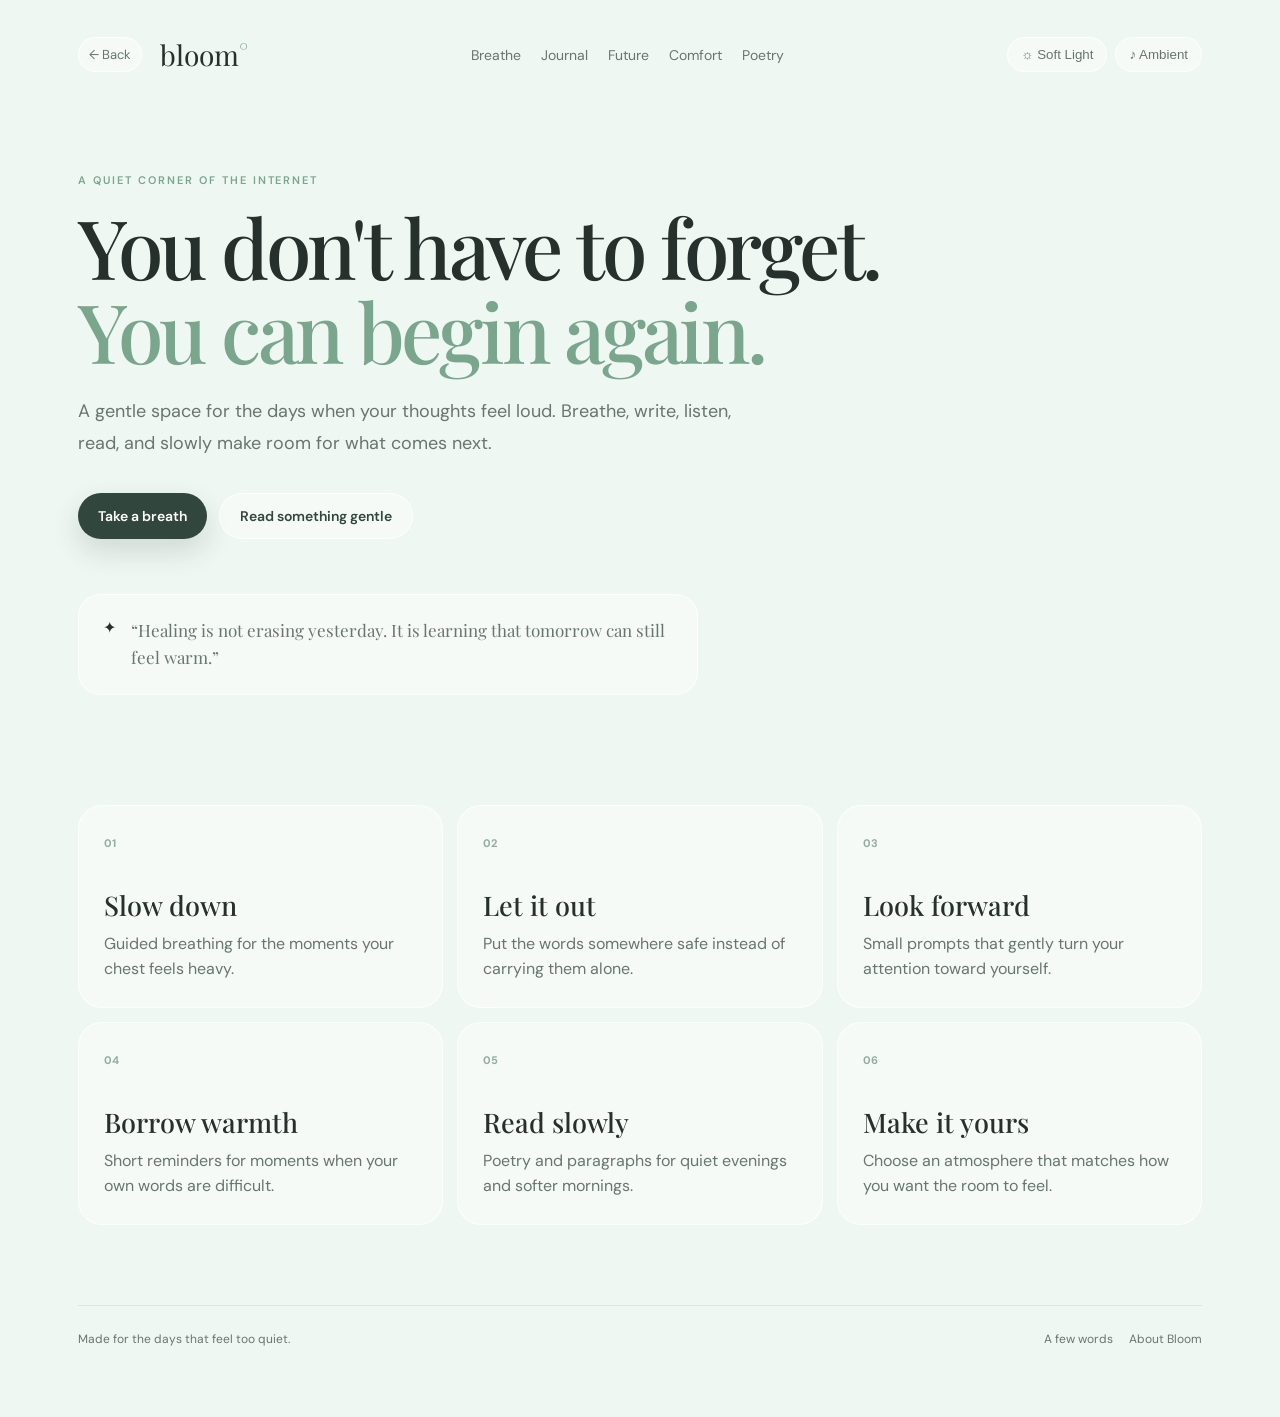
==== index.html @ 5e2ecee6 "Add files via upload" ====
<!doctype html><html lang="en"><head><meta charset="utf-8"><meta name="viewport" content="width=device-width,initial-scale=1"><title>Bloom — A softer place to begin again</title><link rel="stylesheet" href="css/style.css"></head><body data-page="home"><div id="app"></div><script src="js/app.js"></script></body></html>
---- css/style.css ----
@import url('https://fonts.googleapis.com/css2?family=DM+Sans:wght@400;500;600&family=Playfair+Display:wght@500;600&display=swap');
*{box-sizing:border-box}html,body{margin:0;min-height:100%;font-family:'DM Sans',sans-serif;color:var(--text);background:var(--bg);transition:background 1s,color .6s} :root{--bg:#eef7f1;--text:#26302d;--muted:#687670;--card:rgba(255,255,255,.43);--border:rgba(255,255,255,.75);--accent:#7ba68e;--deep:#31463d;--shadow:rgba(68,91,80,.08)} body[data-mood=night]{--bg:#0b1730;--text:#e8f0ff;--muted:#aab8cf;--card:rgba(20,35,62,.58);--border:rgba(155,190,240,.14);--accent:#91b8ef;--deep:#dbe9ff;--shadow:rgba(0,0,0,.22)} body[data-mood=mist]{--bg:#eaf1f4;--text:#26353c;--muted:#687b82;--card:rgba(255,255,255,.48);--border:rgba(255,255,255,.82);--accent:#7d9eab;--deep:#324b55;--shadow:rgba(61,84,92,.09)}body{overflow-x:hidden}.nav-left{display:flex;align-items:center;gap:18px}.back{color:var(--muted);text-decoration:none;font-size:13px;padding:8px 10px;border:1px solid var(--border);background:var(--card);border-radius:99px;transition:.25s}.back:hover{transform:translateX(-3px);color:var(--text)}body:before,body:after{content:"";position:fixed;inset:-25%;z-index:-5;background:radial-gradient(circle at 20% 30%,rgba(255,255,255,.95),transparent 25%),radial-gradient(circle at 80% 20%,rgba(211,242,224,.9),transparent 28%),radial-gradient(circle at 60% 80%,rgba(248,229,238,.7),transparent 28%);filter:blur(25px);animation:drift 18s ease-in-out infinite alternate;transition:opacity 1s} body[data-mood=night]:before{background:radial-gradient(circle at 20% 25%,rgba(68,107,169,.35),transparent 26%),radial-gradient(circle at 78% 30%,rgba(84,69,143,.3),transparent 27%),radial-gradient(circle at 55% 80%,rgba(39,113,136,.24),transparent 28%)} body[data-mood=night]:after{background:radial-gradient(circle at 70% 65%,rgba(120,157,221,.2),transparent 25%),radial-gradient(circle at 30% 80%,rgba(91,84,160,.18),transparent 24%)} body[data-mood=mist]:before{background:radial-gradient(circle at 15% 30%,rgba(255,255,255,.95),transparent 28%),radial-gradient(circle at 82% 25%,rgba(201,226,235,.8),transparent 30%),radial-gradient(circle at 60% 80%,rgba(218,232,224,.72),transparent 28%)}body:after{background:radial-gradient(circle at 70% 65%,rgba(221,234,255,.55),transparent 24%),radial-gradient(circle at 30% 80%,rgba(255,240,211,.5),transparent 24%);animation-duration:25s;animation-direction:alternate-reverse}.glow{position:fixed;border-radius:50%;pointer-events:none;z-index:-2;filter:blur(2px);opacity:.55}.g1{width:180px;height:180px;background:#fff;top:15%;left:8%;animation:float 9s infinite}.g2{width:240px;height:240px;background:#e5f8ed;right:4%;bottom:8%;animation:float 12s 2s infinite}.g3{width:90px;height:90px;background:#f8dfe9;top:50%;right:25%;animation:float 7s 1s infinite}.ambient-layer{position:fixed;inset:0;z-index:-1;overflow:hidden;pointer-events:none}.orb{position:absolute;border-radius:50%;filter:blur(2px);opacity:.5;mix-blend-mode:screen}.o1{width:220px;height:220px;left:5%;top:18%;background:radial-gradient(circle,rgba(255,255,255,.8),transparent 70%);animation:float 10s infinite}.o2{width:320px;height:320px;right:-80px;bottom:5%;background:radial-gradient(circle,rgba(173,215,198,.45),transparent 70%);animation:float 15s 1s infinite}.o3{width:140px;height:140px;right:26%;top:38%;background:radial-gradient(circle,rgba(239,192,214,.4),transparent 70%);animation:float 8s 2s infinite}.stars{position:absolute;inset:0;background-image:radial-gradient(circle,rgba(255,255,255,.45) 1px,transparent 1.5px);background-size:95px 95px;opacity:0;animation:twinkle 5s ease-in-out infinite alternate}body[data-mood=night] .stars{opacity:.7}.site{max-width:1180px;margin:auto;padding:28px 28px 70px}.nav{display:flex;align-items:center;justify-content:space-between;padding:8px 0 30px}.logo{font-family:'Playfair Display';font-size:28px;color:var(--text);text-decoration:none}.logo span{color:var(--accent)}.navlinks{display:flex;gap:20px}.nav-tools{display:flex;align-items:center;gap:8px}.mood-button,.sound{border:1px solid var(--border);background:var(--card);border-radius:99px;padding:9px 13px;cursor:pointer;color:var(--muted);transition:.25s}.mood-button:hover,.sound:hover{transform:translateY(-2px);color:var(--text)}.mood-panel{position:fixed;right:28px;top:88px;width:min(360px,calc(100vw - 40px));padding:16px;z-index:50;border:1px solid var(--border);background:color-mix(in srgb,var(--bg) 76%,white 24%);backdrop-filter:blur(22px);border-radius:22px;box-shadow:0 24px 70px var(--shadow);opacity:0;transform:translateY(-8px) scale(.98);pointer-events:none;transition:.25s}.mood-panel.open{opacity:1;transform:none;pointer-events:auto}.mood-panel-head{display:flex;justify-content:space-between;align-items:flex-start;padding:5px 5px 12px}.mood-panel-head b{display:block}.mood-panel-head small{display:block;color:var(--muted);margin-top:4px}.mood-panel-head button{border:0;background:none;color:var(--muted);font-size:22px;cursor:pointer}.mood-options{display:grid;gap:7px}.mood-option{display:grid;grid-template-columns:42px 1fr 22px;align-items:center;text-align:left;border:1px solid transparent;background:transparent;border-radius:16px;padding:11px;cursor:pointer;color:var(--text)}.mood-option:hover,.mood-option.selected{background:rgba(255,255,255,.1);border-color:var(--border)}.mood-icon{font-size:22px}.mood-option b{display:block;font-size:14px}.mood-option small{display:block;color:var(--muted);font-size:11px;margin-top:3px}.mood-option i{font-style:normal;opacity:0;color:var(--accent)}.mood-option.selected i{opacity:1}.navlinks a{color:var(--muted);text-decoration:none;font-size:14px}.navlinks a:hover,.navlinks a.active{color:var(--text)}.hero{padding:70px 0 40px;max-width:850px}.eyebrow{text-transform:uppercase;letter-spacing:.18em;font-size:11px;color:var(--accent);font-weight:600;margin-bottom:18px}.hero h1,.center-page h1,section>h1{font:500 clamp(48px,7vw,82px)/1.02 'Playfair Display';letter-spacing:-.04em;margin:0 0 24px}.hero h1 span,.center-page h1 span,section>h1 span{color:var(--accent)}.lead{font-size:18px;line-height:1.75;color:var(--muted);max-width:680px}.actions{display:flex;gap:12px;margin:34px 0}.btn{border:0;border-radius:999px;padding:13px 20px;text-decoration:none;display:inline-flex;align-items:center;justify-content:center;font:600 14px 'DM Sans';cursor:pointer}.btn.primary{background:#31463d;color:#fff;box-shadow:0 12px 28px rgba(49,70,61,.16)}.btn.ghost{background:var(--card);color:var(--deep);border:1px solid var(--border)}.btn.small{padding:9px 14px}.quote-card{display:flex;gap:15px;align-items:flex-start;margin-top:55px;padding:22px 24px;background:var(--card);border:1px solid var(--border);border-radius:22px;max-width:620px}.quote-card p{margin:0;color:var(--muted);line-height:1.6;font-family:'Playfair Display';font-size:17px}.feature-grid{display:grid;grid-template-columns:repeat(3,1fr);gap:14px;margin-top:70px}.feature{padding:25px;background:var(--card);border:1px solid var(--border);border-radius:24px;text-decoration:none;color:inherit;transition:.3s}.feature:hover{transform:translateY(-5px);background:rgba(255,255,255,.14)}.feature b{color:#91ad9d;font-size:11px}.feature h3{font:500 27px 'Playfair Display';margin:35px 0 8px}.feature p,.mini-grid p,.principles p{color:var(--muted);line-height:1.6;margin:0}.center-page{min-height:65vh;text-align:center;padding:50px 0}.center-page .lead{margin:0 auto}.breath-wrap{height:300px;display:flex;align-items:center;justify-content:center}.breath-orb{width:170px;height:170px;border-radius:50%;display:flex;align-items:center;justify-content:center;background:radial-gradient(circle,rgba(255,255,255,.95),rgba(214,240,225,.7));box-shadow:0 0 0 25px rgba(255,255,255,.12),0 20px 60px rgba(92,133,110,.15);font:500 19px 'Playfair Display';color:var(--accent)}.breath-orb.running{animation:breathe 8s ease-in-out infinite}.timer{font-size:13px;color:var(--muted);margin-bottom:18px}.tiny{font-size:12px;color:var(--muted);margin-top:20px}.glass{background:rgba(255,255,255,.43);border:1px solid rgba(255,255,255,.75);box-shadow:0 20px 60px rgba(68,91,80,.06);backdrop-filter:blur(12px);border-radius:28px}.journal-grid{display:grid;grid-template-columns:.8fr 1.2fr;gap:18px;margin-top:45px}.prompt{padding:30px;text-align:left}.prompt>span{font-size:11px;text-transform:uppercase;letter-spacing:.13em;color:var(--accent)}.prompt h2{font:500 32px/1.25 'Playfair Display';margin:30px 0}.text-btn{border:0;background:none;padding:0;color:#688878;cursor:pointer}.editor{padding:20px;text-align:left;min-height:390px;display:flex;flex-direction:column}.editor textarea{resize:none;border:0;outline:0;background:transparent;flex:1;font:18px/1.7 'DM Sans';color:var(--text);padding:15px}.editor-foot{border-top:1px solid rgba(60,80,70,.1);padding:14px 5px 0;display:flex;justify-content:space-between;align-items:center;color:var(--muted);font-size:12px}.future-card{margin:45px auto 25px;max-width:720px;padding:45px 30px}.sun{font-size:42px;color:#d6b875}.future-card h2{font:500 38px/1.25 'Playfair Display';max-width:580px;margin:22px auto 30px}.chips{display:flex;flex-wrap:wrap;gap:8px;justify-content:center;margin-top:28px}.chip{padding:9px 13px;border-radius:99px;background:var(--card);font-size:12px;color:var(--muted)}.mini-grid{display:grid;grid-template-columns:repeat(3,1fr);gap:14px;text-align:left}.mini-grid>div{padding:22px;border-top:1px solid rgba(70,90,80,.14)}.mini-grid b{font:500 21px 'Playfair Display'}.comfort-card{max-width:700px;margin:55px auto 25px;padding:60px 35px}.comfort-card p{font:500 38px/1.3 'Playfair Display';margin:0 0 35px}.smalllead{font-size:14px;max-width:600px}.principles{max-width:760px;margin:45px auto 0;text-align:left;padding:10px 30px}.principles>div{padding:25px 0;border-bottom:1px solid rgba(70,90,80,.1)}.principles>div:last-child{border:0}.principles b{font:500 22px 'Playfair Display'}.footer{display:flex;justify-content:space-between;margin-top:80px;padding-top:25px;border-top:1px solid rgba(60,80,70,.1);color:var(--muted);font-size:12px}.footer a{color:inherit;text-decoration:none;margin-left:16px}.poem-card{max-width:720px;margin:48px auto 22px;padding:48px 42px;text-align:left}.poem-mark{font-size:25px;color:var(--accent)}.poem-card h2{font:500 42px/1.1 'Playfair Display';margin:18px 0 28px}.poem-text{white-space:pre-line;font:400 19px/1.9 'Playfair Display';color:var(--muted)}.poem-actions{display:flex;gap:10px;margin-top:34px}.poetry-note{max-width:720px;margin:0 auto;padding:22px 26px;text-align:left}.poetry-note b{font:500 20px 'Playfair Display'}.poetry-note p{color:var(--muted);line-height:1.65;margin-bottom:0}.page-enter{animation:enter .7s ease both}@keyframes drift{to{transform:translate(5%,3%) rotate(4deg)}}@keyframes float{0%,100%{transform:translateY(0)}50%{transform:translateY(-25px)}}@keyframes breathe{0%,100%{transform:scale(.78)}50%{transform:scale(1.22)}}@keyframes twinkle{from{opacity:.25;transform:translateY(0)}to{opacity:.75;transform:translateY(-8px)}}@keyframes enter{from{opacity:0;transform:translateY(12px)}to{opacity:1;transform:none}}@media(max-width:760px){.site{padding:20px}.navlinks{display:none}.back span{display:none}.mood-button span{display:none}.sound{display:none}.hero{padding-top:55px}.feature-grid,.journal-grid,.mini-grid{grid-template-columns:1fr}.hero h1,.center-page h1,section>h1{font-size:52px}.future-card h2,.comfort-card p{font-size:30px}.footer{gap:15px;flex-direction:column}}
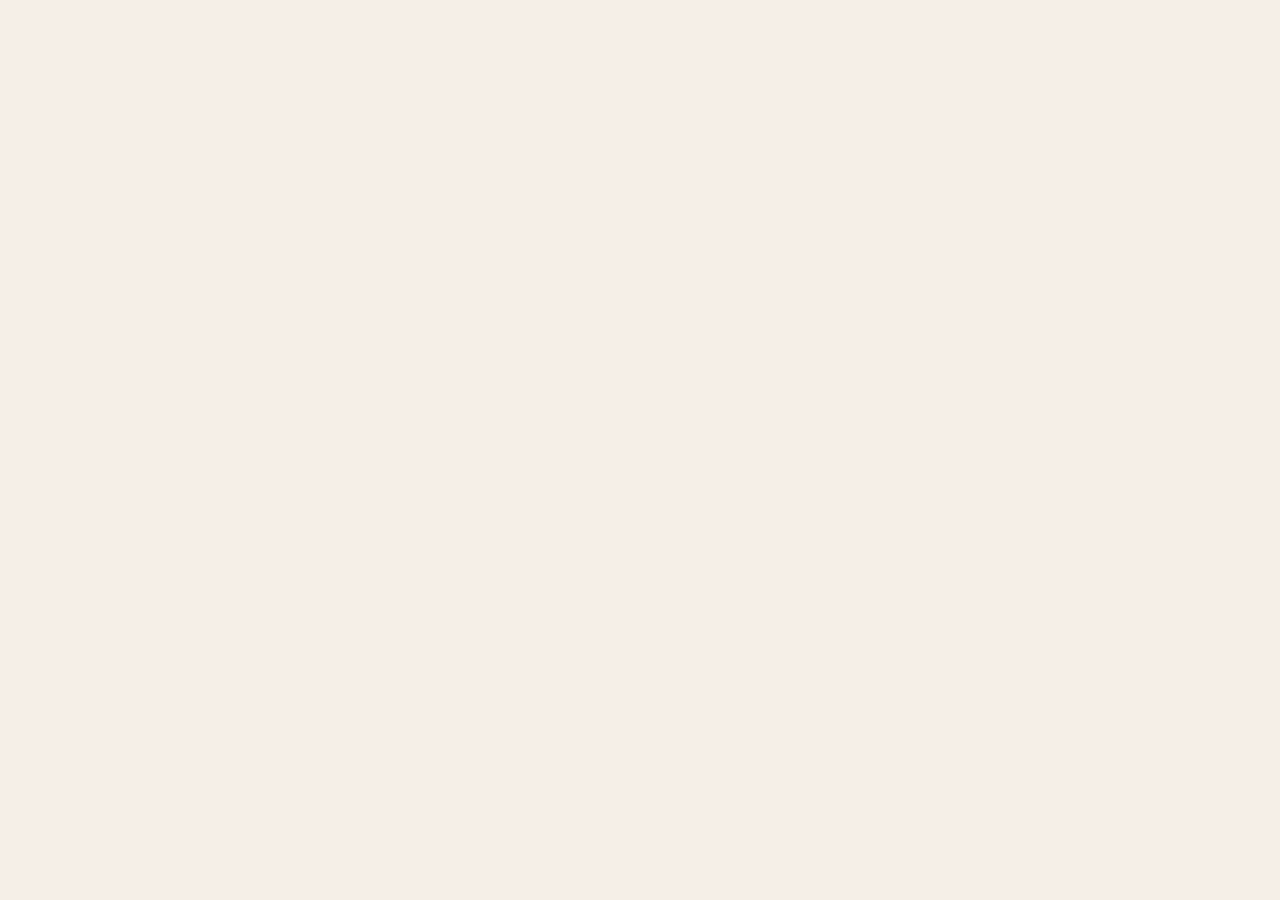
==== commit b5329312: "Add files via upload" ====
--- a/index.html
+++ b/index.html
@@ -1 +1 @@
-<!doctype html><html lang="en"><head><meta charset="utf-8"><meta name="viewport" content="width=device-width,initial-scale=1"><title>Bloom — A softer place to begin again</title><link rel="stylesheet" href="css/style.css"></head><body data-page="home"><div id="app"></div><script src="js/app.js"></script></body></html>
+<!doctype html><html lang="en"><head><meta charset="utf-8"><meta name="viewport" content="width=device-width,initial-scale=1,viewport-fit=cover"><meta name="theme-color" content="#f4eee7"><meta name="description" content="Bloom — a soft little place to breathe, write, read and begin again."><title>Bloom — A softer place to begin again</title><link rel="preconnect" href="https://fonts.googleapis.com"><link rel="preconnect" href="https://fonts.gstatic.com" crossorigin><link href="https://fonts.googleapis.com/css2?family=DM+Sans:wght@400;500;600;700&family=Playfair+Display:wght@400;500;600&display=swap" rel="stylesheet"><link rel="stylesheet" href="css/style.css"></head><body data-page="home"><div id="app"></div><script src="js/app.js"></script></body></html>
--- a/css/style.css
+++ b/css/style.css
@@ -1,2 +1,2 @@
-@import url('https://fonts.googleapis.com/css2?family=DM+Sans:wght@400;500;600&family=Playfair+Display:wght@500;600&display=swap');
-*{box-sizing:border-box}html,body{margin:0;min-height:100%;font-family:'DM Sans',sans-serif;color:var(--text);background:var(--bg);transition:background 1s,color .6s} :root{--bg:#eef7f1;--text:#26302d;--muted:#687670;--card:rgba(255,255,255,.43);--border:rgba(255,255,255,.75);--accent:#7ba68e;--deep:#31463d;--shadow:rgba(68,91,80,.08)} body[data-mood=night]{--bg:#0b1730;--text:#e8f0ff;--muted:#aab8cf;--card:rgba(20,35,62,.58);--border:rgba(155,190,240,.14);--accent:#91b8ef;--deep:#dbe9ff;--shadow:rgba(0,0,0,.22)} body[data-mood=mist]{--bg:#eaf1f4;--text:#26353c;--muted:#687b82;--card:rgba(255,255,255,.48);--border:rgba(255,255,255,.82);--accent:#7d9eab;--deep:#324b55;--shadow:rgba(61,84,92,.09)}body{overflow-x:hidden}.nav-left{display:flex;align-items:center;gap:18px}.back{color:var(--muted);text-decoration:none;font-size:13px;padding:8px 10px;border:1px solid var(--border);background:var(--card);border-radius:99px;transition:.25s}.back:hover{transform:translateX(-3px);color:var(--text)}body:before,body:after{content:"";position:fixed;inset:-25%;z-index:-5;background:radial-gradient(circle at 20% 30%,rgba(255,255,255,.95),transparent 25%),radial-gradient(circle at 80% 20%,rgba(211,242,224,.9),transparent 28%),radial-gradient(circle at 60% 80%,rgba(248,229,238,.7),transparent 28%);filter:blur(25px);animation:drift 18s ease-in-out infinite alternate;transition:opacity 1s} body[data-mood=night]:before{background:radial-gradient(circle at 20% 25%,rgba(68,107,169,.35),transparent 26%),radial-gradient(circle at 78% 30%,rgba(84,69,143,.3),transparent 27%),radial-gradient(circle at 55% 80%,rgba(39,113,136,.24),transparent 28%)} body[data-mood=night]:after{background:radial-gradient(circle at 70% 65%,rgba(120,157,221,.2),transparent 25%),radial-gradient(circle at 30% 80%,rgba(91,84,160,.18),transparent 24%)} body[data-mood=mist]:before{background:radial-gradient(circle at 15% 30%,rgba(255,255,255,.95),transparent 28%),radial-gradient(circle at 82% 25%,rgba(201,226,235,.8),transparent 30%),radial-gradient(circle at 60% 80%,rgba(218,232,224,.72),transparent 28%)}body:after{background:radial-gradient(circle at 70% 65%,rgba(221,234,255,.55),transparent 24%),radial-gradient(circle at 30% 80%,rgba(255,240,211,.5),transparent 24%);animation-duration:25s;animation-direction:alternate-reverse}.glow{position:fixed;border-radius:50%;pointer-events:none;z-index:-2;filter:blur(2px);opacity:.55}.g1{width:180px;height:180px;background:#fff;top:15%;left:8%;animation:float 9s infinite}.g2{width:240px;height:240px;background:#e5f8ed;right:4%;bottom:8%;animation:float 12s 2s infinite}.g3{width:90px;height:90px;background:#f8dfe9;top:50%;right:25%;animation:float 7s 1s infinite}.ambient-layer{position:fixed;inset:0;z-index:-1;overflow:hidden;pointer-events:none}.orb{position:absolute;border-radius:50%;filter:blur(2px);opacity:.5;mix-blend-mode:screen}.o1{width:220px;height:220px;left:5%;top:18%;background:radial-gradient(circle,rgba(255,255,255,.8),transparent 70%);animation:float 10s infinite}.o2{width:320px;height:320px;right:-80px;bottom:5%;background:radial-gradient(circle,rgba(173,215,198,.45),transparent 70%);animation:float 15s 1s infinite}.o3{width:140px;height:140px;right:26%;top:38%;background:radial-gradient(circle,rgba(239,192,214,.4),transparent 70%);animation:float 8s 2s infinite}.stars{position:absolute;inset:0;background-image:radial-gradient(circle,rgba(255,255,255,.45) 1px,transparent 1.5px);background-size:95px 95px;opacity:0;animation:twinkle 5s ease-in-out infinite alternate}body[data-mood=night] .stars{opacity:.7}.site{max-width:1180px;margin:auto;padding:28px 28px 70px}.nav{display:flex;align-items:center;justify-content:space-between;padding:8px 0 30px}.logo{font-family:'Playfair Display';font-size:28px;color:var(--text);text-decoration:none}.logo span{color:var(--accent)}.navlinks{display:flex;gap:20px}.nav-tools{display:flex;align-items:center;gap:8px}.mood-button,.sound{border:1px solid var(--border);background:var(--card);border-radius:99px;padding:9px 13px;cursor:pointer;color:var(--muted);transition:.25s}.mood-button:hover,.sound:hover{transform:translateY(-2px);color:var(--text)}.mood-panel{position:fixed;right:28px;top:88px;width:min(360px,calc(100vw - 40px));padding:16px;z-index:50;border:1px solid var(--border);background:color-mix(in srgb,var(--bg) 76%,white 24%);backdrop-filter:blur(22px);border-radius:22px;box-shadow:0 24px 70px var(--shadow);opacity:0;transform:translateY(-8px) scale(.98);pointer-events:none;transition:.25s}.mood-panel.open{opacity:1;transform:none;pointer-events:auto}.mood-panel-head{display:flex;justify-content:space-between;align-items:flex-start;padding:5px 5px 12px}.mood-panel-head b{display:block}.mood-panel-head small{display:block;color:var(--muted);margin-top:4px}.mood-panel-head button{border:0;background:none;color:var(--muted);font-size:22px;cursor:pointer}.mood-options{display:grid;gap:7px}.mood-option{display:grid;grid-template-columns:42px 1fr 22px;align-items:center;text-align:left;border:1px solid transparent;background:transparent;border-radius:16px;padding:11px;cursor:pointer;color:var(--text)}.mood-option:hover,.mood-option.selected{background:rgba(255,255,255,.1);border-color:var(--border)}.mood-icon{font-size:22px}.mood-option b{display:block;font-size:14px}.mood-option small{display:block;color:var(--muted);font-size:11px;margin-top:3px}.mood-option i{font-style:normal;opacity:0;color:var(--accent)}.mood-option.selected i{opacity:1}.navlinks a{color:var(--muted);text-decoration:none;font-size:14px}.navlinks a:hover,.navlinks a.active{color:var(--text)}.hero{padding:70px 0 40px;max-width:850px}.eyebrow{text-transform:uppercase;letter-spacing:.18em;font-size:11px;color:var(--accent);font-weight:600;margin-bottom:18px}.hero h1,.center-page h1,section>h1{font:500 clamp(48px,7vw,82px)/1.02 'Playfair Display';letter-spacing:-.04em;margin:0 0 24px}.hero h1 span,.center-page h1 span,section>h1 span{color:var(--accent)}.lead{font-size:18px;line-height:1.75;color:var(--muted);max-width:680px}.actions{display:flex;gap:12px;margin:34px 0}.btn{border:0;border-radius:999px;padding:13px 20px;text-decoration:none;display:inline-flex;align-items:center;justify-content:center;font:600 14px 'DM Sans';cursor:pointer}.btn.primary{background:#31463d;color:#fff;box-shadow:0 12px 28px rgba(49,70,61,.16)}.btn.ghost{background:var(--card);color:var(--deep);border:1px solid var(--border)}.btn.small{padding:9px 14px}.quote-card{display:flex;gap:15px;align-items:flex-start;margin-top:55px;padding:22px 24px;background:var(--card);border:1px solid var(--border);border-radius:22px;max-width:620px}.quote-card p{margin:0;color:var(--muted);line-height:1.6;font-family:'Playfair Display';font-size:17px}.feature-grid{display:grid;grid-template-columns:repeat(3,1fr);gap:14px;margin-top:70px}.feature{padding:25px;background:var(--card);border:1px solid var(--border);border-radius:24px;text-decoration:none;color:inherit;transition:.3s}.feature:hover{transform:translateY(-5px);background:rgba(255,255,255,.14)}.feature b{color:#91ad9d;font-size:11px}.feature h3{font:500 27px 'Playfair Display';margin:35px 0 8px}.feature p,.mini-grid p,.principles p{color:var(--muted);line-height:1.6;margin:0}.center-page{min-height:65vh;text-align:center;padding:50px 0}.center-page .lead{margin:0 auto}.breath-wrap{height:300px;display:flex;align-items:center;justify-content:center}.breath-orb{width:170px;height:170px;border-radius:50%;display:flex;align-items:center;justify-content:center;background:radial-gradient(circle,rgba(255,255,255,.95),rgba(214,240,225,.7));box-shadow:0 0 0 25px rgba(255,255,255,.12),0 20px 60px rgba(92,133,110,.15);font:500 19px 'Playfair Display';color:var(--accent)}.breath-orb.running{animation:breathe 8s ease-in-out infinite}.timer{font-size:13px;color:var(--muted);margin-bottom:18px}.tiny{font-size:12px;color:var(--muted);margin-top:20px}.glass{background:rgba(255,255,255,.43);border:1px solid rgba(255,255,255,.75);box-shadow:0 20px 60px rgba(68,91,80,.06);backdrop-filter:blur(12px);border-radius:28px}.journal-grid{display:grid;grid-template-columns:.8fr 1.2fr;gap:18px;margin-top:45px}.prompt{padding:30px;text-align:left}.prompt>span{font-size:11px;text-transform:uppercase;letter-spacing:.13em;color:var(--accent)}.prompt h2{font:500 32px/1.25 'Playfair Display';margin:30px 0}.text-btn{border:0;background:none;padding:0;color:#688878;cursor:pointer}.editor{padding:20px;text-align:left;min-height:390px;display:flex;flex-direction:column}.editor textarea{resize:none;border:0;outline:0;background:transparent;flex:1;font:18px/1.7 'DM Sans';color:var(--text);padding:15px}.editor-foot{border-top:1px solid rgba(60,80,70,.1);padding:14px 5px 0;display:flex;justify-content:space-between;align-items:center;color:var(--muted);font-size:12px}.future-card{margin:45px auto 25px;max-width:720px;padding:45px 30px}.sun{font-size:42px;color:#d6b875}.future-card h2{font:500 38px/1.25 'Playfair Display';max-width:580px;margin:22px auto 30px}.chips{display:flex;flex-wrap:wrap;gap:8px;justify-content:center;margin-top:28px}.chip{padding:9px 13px;border-radius:99px;background:var(--card);font-size:12px;color:var(--muted)}.mini-grid{display:grid;grid-template-columns:repeat(3,1fr);gap:14px;text-align:left}.mini-grid>div{padding:22px;border-top:1px solid rgba(70,90,80,.14)}.mini-grid b{font:500 21px 'Playfair Display'}.comfort-card{max-width:700px;margin:55px auto 25px;padding:60px 35px}.comfort-card p{font:500 38px/1.3 'Playfair Display';margin:0 0 35px}.smalllead{font-size:14px;max-width:600px}.principles{max-width:760px;margin:45px auto 0;text-align:left;padding:10px 30px}.principles>div{padding:25px 0;border-bottom:1px solid rgba(70,90,80,.1)}.principles>div:last-child{border:0}.principles b{font:500 22px 'Playfair Display'}.footer{display:flex;justify-content:space-between;margin-top:80px;padding-top:25px;border-top:1px solid rgba(60,80,70,.1);color:var(--muted);font-size:12px}.footer a{color:inherit;text-decoration:none;margin-left:16px}.poem-card{max-width:720px;margin:48px auto 22px;padding:48px 42px;text-align:left}.poem-mark{font-size:25px;color:var(--accent)}.poem-card h2{font:500 42px/1.1 'Playfair Display';margin:18px 0 28px}.poem-text{white-space:pre-line;font:400 19px/1.9 'Playfair Display';color:var(--muted)}.poem-actions{display:flex;gap:10px;margin-top:34px}.poetry-note{max-width:720px;margin:0 auto;padding:22px 26px;text-align:left}.poetry-note b{font:500 20px 'Playfair Display'}.poetry-note p{color:var(--muted);line-height:1.65;margin-bottom:0}.page-enter{animation:enter .7s ease both}@keyframes drift{to{transform:translate(5%,3%) rotate(4deg)}}@keyframes float{0%,100%{transform:translateY(0)}50%{transform:translateY(-25px)}}@keyframes breathe{0%,100%{transform:scale(.78)}50%{transform:scale(1.22)}}@keyframes twinkle{from{opacity:.25;transform:translateY(0)}to{opacity:.75;transform:translateY(-8px)}}@keyframes enter{from{opacity:0;transform:translateY(12px)}to{opacity:1;transform:none}}@media(max-width:760px){.site{padding:20px}.navlinks{display:none}.back span{display:none}.mood-button span{display:none}.sound{display:none}.hero{padding-top:55px}.feature-grid,.journal-grid,.mini-grid{grid-template-columns:1fr}.hero h1,.center-page h1,section>h1{font-size:52px}.future-card h2,.comfort-card p{font-size:30px}.footer{gap:15px;flex-direction:column}}
+:root{--bg:#f5efe7;--text:#26332e;--muted:#66736d;--deep:#20302a;--accent:#6e8e7e;--card:rgba(255,255,255,.46);--border:rgba(55,75,66,.13);--shadow:rgba(41,60,52,.12);--warm:#e9c98c}*{box-sizing:border-box}html{scroll-behavior:smooth}body{margin:0;min-height:100vh;background:var(--bg);color:var(--text);font-family:'DM Sans',sans-serif;transition:background .9s,color .6s;overflow-x:hidden}body[data-mood=night]{--bg:#0d1727;--text:#e8eef8;--muted:#9ba9bb;--deep:#e9f1ff;--accent:#9ab8df;--card:rgba(24,39,61,.58);--border:rgba(190,214,244,.13);--shadow:rgba(0,0,0,.3);--warm:#9fbbe1}body[data-mood=mist]{--bg:#e8f0ef;--text:#293a3a;--muted:#6a7c7c;--deep:#253939;--accent:#628f8a;--card:rgba(255,255,255,.52);--border:rgba(61,91,90,.13);--shadow:rgba(53,81,78,.1);--warm:#a9c5bd}a,button{font:inherit}.site{position:relative;z-index:2;max-width:1180px;margin:auto;padding:22px 28px 90px}.ambient-layer{position:fixed;inset:0;z-index:0;overflow:hidden;pointer-events:none;background:var(--bg);transition:background .9s}.ambient-layer:before,.ambient-layer:after{content:"";position:absolute;inset:-20%;background:radial-gradient(circle at 18% 24%,rgba(255,255,255,.75),transparent 22%),radial-gradient(circle at 82% 20%,rgba(229,213,189,.55),transparent 25%),radial-gradient(circle at 55% 82%,rgba(196,225,211,.45),transparent 26%);animation:aurora 22s ease-in-out infinite alternate}.ambient-layer:after{animation-duration:29s;animation-direction:alternate-reverse;opacity:.7}.aurora{position:absolute;filter:blur(45px);border-radius:50%;opacity:.3}.a1{width:420px;height:240px;left:20%;top:45%;background:#c8dfd2;animation:float 12s infinite}.a2{width:360px;height:300px;right:5%;top:8%;background:#efd5e0;animation:float 16s 2s infinite}.orb{position:absolute;border-radius:50%;filter:blur(3px);opacity:.55}.o1{width:220px;height:220px;left:2%;top:20%;background:radial-gradient(circle,rgba(255,255,255,.85),transparent 70%);animation:float 10s infinite}.o2{width:300px;height:300px;right:-70px;bottom:5%;background:radial-gradient(circle,rgba(169,210,195,.45),transparent 70%);animation:float 15s 1s infinite}.o3{width:130px;height:130px;right:27%;top:38%;background:radial-gradient(circle,rgba(240,190,214,.35),transparent 70%);animation:float 8s 2s infinite}.stars{position:absolute;inset:0;background-image:radial-gradient(circle,rgba(255,255,255,.8) 1px,transparent 1.4px);background-size:90px 90px;opacity:0;animation:twinkle 6s ease-in-out infinite alternate}body[data-mood=night] .stars{opacity:.55}.grain{position:absolute;inset:0;opacity:.035;background-image:url("data:image/svg+xml,%3Csvg viewBox='0 0 180 180' xmlns='http://www.w3.org/2000/svg'%3E%3Cfilter id='n'%3E%3CfeTurbulence type='fractalNoise' baseFrequency='.9' numOctaves='4' stitchTiles='stitch'/%3E%3C/filter%3E%3Crect width='100%25' height='100%25' filter='url(%23n)' opacity='.5'/%3E%3C/svg%3E")}.nav{display:flex;align-items:center;justify-content:space-between;padding:7px 0 26px;position:relative;z-index:10}.nav-left{display:flex;align-items:center;gap:16px}.back{color:var(--muted);text-decoration:none;font-size:13px;padding:8px 0}.back:hover{color:var(--text)}.logo{font:500 29px 'Playfair Display';color:var(--text);text-decoration:none;letter-spacing:-.04em}.logo span{color:var(--accent)}.navlinks{display:flex;gap:19px}.navlinks a{color:var(--muted);text-decoration:none;font-size:13px;transition:.2s}.navlinks a:hover,.navlinks a.active{color:var(--text)}.nav-tools{display:flex;align-items:center;gap:8px}.mood-button,.sound,.menu{border:1px solid var(--border);background:var(--card);color:var(--muted);border-radius:99px;padding:9px 13px;cursor:pointer;backdrop-filter:blur(14px);transition:.25s}.mood-button:hover,.sound:hover,.menu:hover{transform:translateY(-2px);color:var(--text)}.menu{display:none}.mobile-menu{display:none}.mood-panel{position:fixed;right:28px;top:78px;width:min(370px,calc(100vw - 32px));padding:17px;z-index:50;border:1px solid var(--border);background:color-mix(in srgb,var(--bg) 78%,white 22%);backdrop-filter:blur(24px);border-radius:24px;box-shadow:0 24px 80px var(--shadow);opacity:0;transform:translateY(-8px) scale(.98);pointer-events:none;transition:.25s}.mood-panel.open{opacity:1;transform:none;pointer-events:auto}.mood-panel-head{display:flex;justify-content:space-between;align-items:flex-start;padding:4px 5px 12px}.mood-panel-head b{display:block}.mood-panel-head small{display:block;color:var(--muted);margin-top:4px}.mood-panel-head button{border:0;background:none;color:var(--muted);font-size:24px;cursor:pointer}.mood-options{display:grid;gap:7px}.mood-option{display:grid;grid-template-columns:43px 1fr 20px;align-items:center;text-align:left;border:1px solid transparent;background:transparent;border-radius:17px;padding:12px;cursor:pointer;color:var(--text);transition:.2s}.mood-option:hover,.mood-option.selected{background:rgba(255,255,255,.08);border-color:var(--border)}.mood-icon{font-size:22px}.mood-option b{display:block;font-size:14px}.mood-option small{display:block;color:var(--muted);font-size:11px;margin-top:3px}.mood-option i{font-style:normal;opacity:0;color:var(--accent)}.mood-option.selected i{opacity:1}.hero{padding:68px 0 35px;max-width:900px}.eyebrow{text-transform:uppercase;letter-spacing:.17em;font-size:10px;color:var(--accent);font-weight:700}.hero h1,.page-head h1,.center-page h1{font:500 clamp(48px,7vw,82px)/1.02 'Playfair Display';letter-spacing:-.055em;margin:18px 0 25px}.hero h1 span,.page-head h1 span,.center-page h1 span{color:var(--accent)}.lead{font-size:17px;line-height:1.8;color:var(--muted);max-width:690px}.actions{display:flex;gap:10px;flex-wrap:wrap;margin:32px 0}.btn{border:0;border-radius:999px;padding:13px 19px;text-decoration:none;display:inline-flex;align-items:center;gap:9px;justify-content:center;font-weight:600;font-size:13px;cursor:pointer;transition:transform .25s,box-shadow .25s,background .25s}.btn:hover{transform:translateY(-2px)}.btn.primary{background:var(--deep);color:var(--bg);box-shadow:0 13px 28px var(--shadow)}.btn.ghost{background:var(--card);color:var(--deep);border:1px solid var(--border);backdrop-filter:blur(12px)}.btn.small{padding:9px 13px;font-size:12px}.glass{background:var(--card);border:1px solid var(--border);box-shadow:0 20px 60px var(--shadow);backdrop-filter:blur(16px)}.daily-card{display:flex;gap:18px;align-items:flex-start;max-width:700px;padding:23px 24px;border-radius:25px;margin-top:46px}.daily-icon{width:42px;height:42px;border-radius:50%;display:grid;place-items:center;background:rgba(255,255,255,.22);color:var(--accent);flex:none}.label{font-size:10px;text-transform:uppercase;letter-spacing:.13em;color:var(--accent);font-weight:700}.daily-card h3{font:500 27px 'Playfair Display';margin:7px 0}.daily-card p{margin:0 0 10px;color:var(--muted);line-height:1.6;font-size:14px}.text-btn{border:0;background:none;padding:0;color:var(--accent);cursor:pointer;font-weight:600;font-size:12px}.section-head{display:flex;justify-content:space-between;gap:40px;align-items:end;margin:75px 0 22px}.section-head h2{font:500 35px 'Playfair Display';margin:12px 0 0}.section-head p{max-width:400px;color:var(--muted);line-height:1.65;font-size:13px}.feature-grid{display:grid;grid-template-columns:repeat(3,1fr);gap:13px}.feature{position:relative;min-height:265px;padding:24px;background:var(--card);border:1px solid var(--border);border-radius:25px;text-decoration:none;color:inherit;transition:.3s;overflow:hidden;backdrop-filter:blur(10px)}.feature:after{content:"";position:absolute;width:100px;height:100px;border-radius:50%;right:-35px;bottom:-35px;background:rgba(255,255,255,.09);transition:.5s}.feature:hover{transform:translateY(-6px);box-shadow:0 20px 45px var(--shadow)}.feature:hover:after{transform:scale(1.7)}.feature.done{opacity:.72;transform:scale(.99)}.feature b{font-size:9px;letter-spacing:.14em;color:var(--accent)}.feature-icon{font-size:25px;color:var(--accent);margin:31px 0 13px}.feature h3{font:500 29px 'Playfair Display';margin:0 0 8px}.feature p{color:var(--muted);line-height:1.62;font-size:13px;margin:0 0 15px}.feature>span{font-size:10px;color:var(--accent)}.night-note{position:relative;overflow:hidden;text-align:center;margin:70px auto 0;max-width:760px;padding:60px 28px}.night-note p{font:400 25px/1.5 'Playfair Display';margin:18px auto;max-width:640px}.constellation{position:absolute;inset:0;opacity:.5}.constellation i{position:absolute;width:3px;height:3px;background:var(--accent);border-radius:50%;animation:twinkle 3s infinite}.page-head{padding:65px 0 25px}.center-page{text-align:center;padding:55px 0 40px;min-height:66vh}.center-page .lead{margin:auto}.breath-wrap{height:310px;display:flex;align-items:center;justify-content:center}.breath-orb{width:175px;height:175px;border-radius:50%;display:flex;align-items:center;justify-content:center;background:radial-gradient(circle,rgba(255,255,255,.95),rgba(206,235,221,.6));box-shadow:0 0 0 28px rgba(255,255,255,.09),0 22px 70px var(--shadow);font:500 19px 'Playfair Display';color:var(--accent)}.breath-orb.running{animation:breathe 8s ease-in-out infinite}.timer{font-size:12px;color:var(--muted);margin-bottom:16px}.tiny{font-size:11px;color:var(--muted);margin-top:19px}.three-notes{display:grid;grid-template-columns:repeat(3,1fr);gap:25px;border-top:1px solid var(--border);padding-top:28px}.three-notes b{font:500 22px 'Playfair Display'}.three-notes p{color:var(--muted);line-height:1.6;font-size:13px}.journal-grid{display:grid;grid-template-columns:.8fr 1.2fr;gap:16px;margin:38px 0 55px}.prompt{padding:32px;text-align:left;border-radius:27px}.prompt>span{font-size:10px;text-transform:uppercase;letter-spacing:.13em;color:var(--accent)}.prompt h2{font:500 32px/1.25 'Playfair Display';margin:28px 0}.prompt-foot{font-size:10px;color:var(--muted);margin-top:75px}.editor{padding:17px;border-radius:27px;min-height:390px;display:flex;flex-direction:column}.editor textarea{resize:none;border:0;outline:0;background:transparent;flex:1;font:17px/1.75 'DM Sans';color:var(--text);padding:15px}.editor textarea::placeholder{color:var(--muted);opacity:.65}.editor-foot{border-top:1px solid var(--border);padding:13px 4px 0;display:flex;gap:10px;justify-content:space-between;align-items:center;color:var(--muted);font-size:11px}.future-card{margin:40px auto 25px;max-width:740px;padding:46px 30px;border-radius:29px}.sun{font-size:43px;color:var(--warm)}.future-card h2{font:500 39px/1.24 'Playfair Display';max-width:590px;margin:20px auto 28px}.chips{display:flex;flex-wrap:wrap;gap:8px;justify-content:center;margin-top:28px}.chip{border:1px solid var(--border);padding:9px 13px;border-radius:99px;background:transparent;font-size:11px;color:var(--muted);cursor:pointer;transition:.2s}.chip:hover,.chip.picked{background:var(--deep);color:var(--bg);transform:translateY(-2px)}.mini-grid{display:grid;grid-template-columns:repeat(3,1fr);gap:15px;text-align:left}.mini-grid>div{padding:22px;border-top:1px solid var(--border)}.mini-grid b{font:500 21px 'Playfair Display'}.mini-grid p{color:var(--muted);line-height:1.65;font-size:13px}.comfort-card{max-width:720px;margin:48px auto 25px;padding:62px 35px;border-radius:29px}.comfort-card p{font:500 38px/1.3 'Playfair Display';margin:0 0 35px}.smalllead{max-width:600px}.principles{max-width:780px;margin:40px auto;padding:8px 30px;border-radius:27px;text-align:left}.principles>div{padding:25px 0;border-bottom:1px solid var(--border)}.principles>div:last-child{border:0}.principles b{font:500 22px 'Playfair Display'}.principles p{color:var(--muted);line-height:1.65;font-size:13px;margin-bottom:0}.poem-card{max-width:750px;margin:40px auto 20px;padding:50px 43px;border-radius:29px;text-align:left}.poem-mark{font-size:24px;color:var(--accent)}.poem-card h2{font:500 42px/1.1 'Playfair Display';margin:17px 0 27px}.poem-text{white-space:pre-line;font:400 19px/1.9 'Playfair Display';color:var(--muted)}.poem-actions{display:flex;gap:9px;margin-top:33px}.poetry-note{max-width:750px;margin:0 auto;padding:20px 24px;border-radius:20px}.poetry-note b{font:500 20px 'Playfair Display'}.poetry-note p{color:var(--muted);line-height:1.6;font-size:12px;margin-bottom:0}.footer{display:flex;justify-content:space-between;margin-top:80px;padding-top:24px;border-top:1px solid var(--border);color:var(--muted);font-size:11px}.footer a{color:inherit;text-decoration:none;margin-left:16px}.bottom-nav{display:none}.toast{position:fixed;left:50%;bottom:24px;transform:translate(-50%,15px);opacity:0;pointer-events:none;background:var(--deep);color:var(--bg);padding:11px 15px;border-radius:99px;font-size:11px;z-index:120;box-shadow:0 15px 40px var(--shadow);transition:.3s}.toast.show{opacity:1;transform:translate(-50%,0)}.page-enter{opacity:0;transform:translateY(13px);transition:.65s ease}.page-enter.show{opacity:1;transform:none}@keyframes float{0%,100%{transform:translateY(0)}50%{transform:translateY(-24px)}}@keyframes aurora{0%{transform:translate(-2%,0) rotate(0)}50%{transform:translate(3%,2%) rotate(2deg)}100%{transform:translate(-1%,4%) rotate(-2deg)}}@keyframes breathe{0%,100%{transform:scale(.78)}50%{transform:scale(1.22)}}@keyframes twinkle{from{opacity:.2}to{opacity:.8}}@media(max-width:850px){.navlinks{display:none}.menu{display:block}.mobile-menu{display:grid;position:absolute;top:72px;right:20px;z-index:20;width:180px;padding:10px;border:1px solid var(--border);background:color-mix(in srgb,var(--bg) 85%,white 15%);backdrop-filter:blur(20px);border-radius:18px;box-shadow:0 20px 50px var(--shadow);opacity:0;transform:translateY(-5px);pointer-events:none;transition:.2s}.mobile-menu.open{opacity:1;transform:none;pointer-events:auto}.mobile-menu a{padding:11px 12px;color:var(--text);text-decoration:none;border-radius:11px;font-size:13px}.mobile-menu a:hover{background:rgba(255,255,255,.08)}.feature-grid{grid-template-columns:repeat(2,1fr)}.section-head{display:block}.section-head p{margin-top:12px}.bottom-nav{display:flex;position:fixed;left:12px;right:12px;bottom:max(10px,env(safe-area-inset-bottom));z-index:80;justify-content:space-around;padding:8px 5px;background:color-mix(in srgb,var(--bg) 72%,white 28%);border:1px solid var(--border);backdrop-filter:blur(20px);border-radius:22px;box-shadow:0 15px 50px var(--shadow)}.bottom-nav a{min-width:55px;text-align:center;text-decoration:none;color:var(--muted);font-size:9px;padding:5px;border-radius:14px}.bottom-nav a span{display:block;font-size:18px;line-height:19px}.bottom-nav a.active{color:var(--accent);background:rgba(255,255,255,.08)}.footer{padding-bottom:72px}}@media(max-width:620px){.site{padding:16px 15px 100px}.nav{padding-bottom:15px}.nav-left{gap:11px}.back{font-size:12px}.back span{display:none}.logo{font-size:27px}.mood-button{padding:8px 10px}.mood-button span{display:none}.sound{display:none}.hero{padding:50px 0 20px}.hero h1,.page-head h1,.center-page h1{font-size:48px}.lead{font-size:15px;line-height:1.7}.daily-card{padding:18px;margin-top:35px}.daily-card h3{font-size:24px}.feature-grid,.journal-grid,.mini-grid,.three-notes{grid-template-columns:1fr}.feature{min-height:230px}.section-head{margin-top:55px}.section-head h2{font-size:30px}.center-page{padding-top:48px;min-height:68vh}.breath-wrap{height:270px}.breath-orb{width:155px;height:155px}.future-card h2,.comfort-card p{font-size:30px}.future-card{padding:38px 18px}.comfort-card{padding:45px 22px}.poem-card{padding:38px 24px}.poem-card h2{font-size:36px}.poem-text{font-size:17px}.editor{min-height:430px}.editor-foot{flex-wrap:wrap}.editor-foot>div{width:100%;display:flex;justify-content:flex-end}.mood-panel{right:15px;top:65px}.night-note{padding:45px 15px}.night-note p{font-size:21px}.footer{font-size:10px;gap:10px;flex-direction:column}.footer a{margin-left:0;margin-right:15px}}
+@media(prefers-reduced-motion:reduce){*,*:before,*:after{animation-duration:.01ms!important;transition-duration:.01ms!important;scroll-behavior:auto!important}}
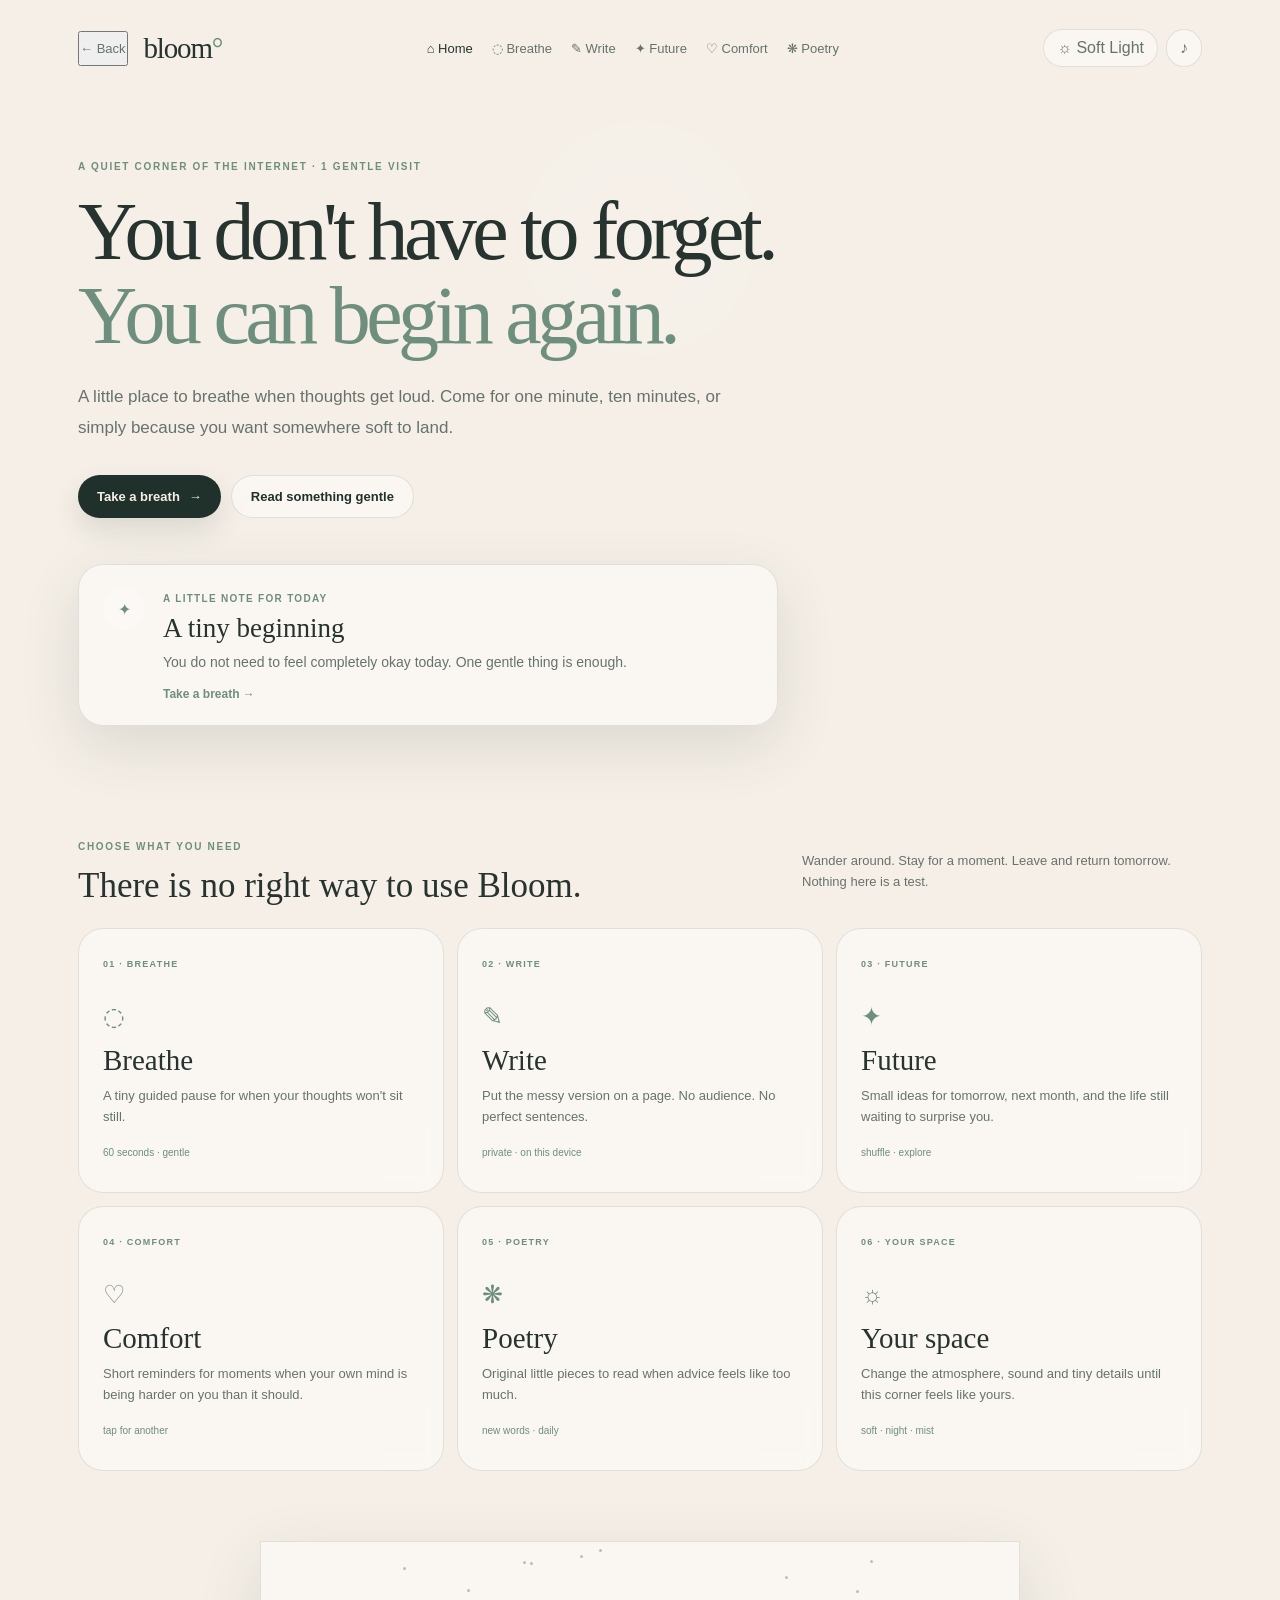
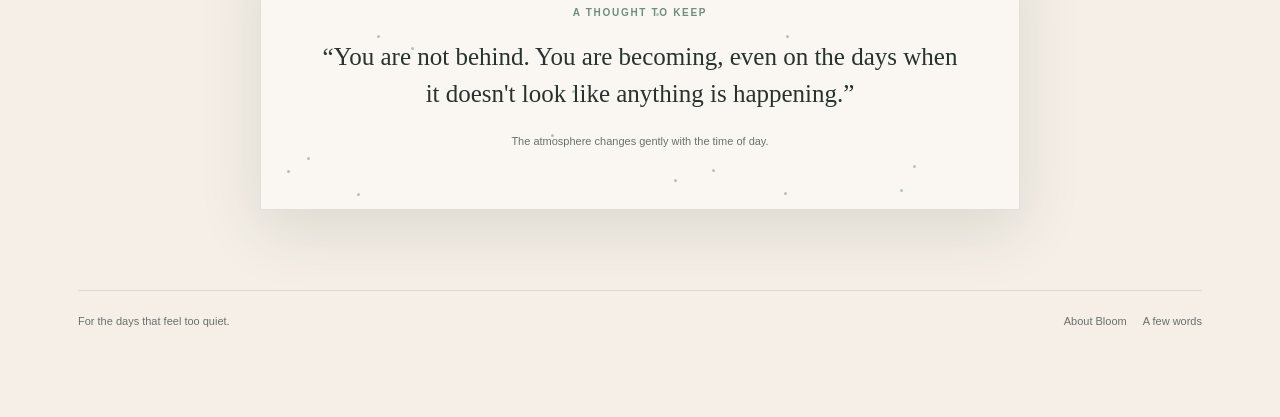
==== commit 02e36938: "Add files via upload" ====
--- a/index.html
+++ b/index.html
@@ -1 +1,11 @@
-<!doctype html><html lang="en"><head><meta charset="utf-8"><meta name="viewport" content="width=device-width,initial-scale=1,viewport-fit=cover"><meta name="theme-color" content="#f4eee7"><meta name="description" content="Bloom — a soft little place to breathe, write, read and begin again."><title>Bloom — A softer place to begin again</title><link rel="preconnect" href="https://fonts.googleapis.com"><link rel="preconnect" href="https://fonts.gstatic.com" crossorigin><link href="https://fonts.googleapis.com/css2?family=DM+Sans:wght@400;500;600;700&family=Playfair+Display:wght@400;500;600&display=swap" rel="stylesheet"><link rel="stylesheet" href="css/style.css"></head><body data-page="home"><div id="app"></div><script src="js/app.js"></script></body></html>
+<!doctype html>
+<html lang="en">
+<head>
+<meta charset="utf-8"><meta name="viewport" content="width=device-width,initial-scale=1,viewport-fit=cover">
+<meta name="theme-color" content="#f4eee7"><meta name="description" content="Bloom — a soft place to breathe, write, read and begin again.">
+<title>Bloom — a softer place to begin again</title>
+<link rel="stylesheet" href="style.css">
+</head>
+<body><div id="app"><div class="boot">bloom<span>°</span><small>opening a softer space…</small></div></div>
+<script src="app.js"></script>
+</body></html>
--- a/style.css
+++ b/style.css
@@ -0,0 +1,7 @@
+:root{--bg:#f5efe7;--text:#26332e;--muted:#66736d;--deep:#20302a;--accent:#6e8e7e;--card:rgba(255,255,255,.46);--border:rgba(55,75,66,.13);--shadow:rgba(41,60,52,.12);--warm:#e9c98c}*{box-sizing:border-box}html{scroll-behavior:smooth}body{margin:0;min-height:100vh;background:var(--bg);color:var(--text);font-family:'DM Sans',sans-serif;transition:background .9s,color .6s;overflow-x:hidden}body[data-mood=night]{--bg:#0d1727;--text:#e8eef8;--muted:#9ba9bb;--deep:#e9f1ff;--accent:#9ab8df;--card:rgba(24,39,61,.58);--border:rgba(190,214,244,.13);--shadow:rgba(0,0,0,.3);--warm:#9fbbe1}body[data-mood=mist]{--bg:#e8f0ef;--text:#293a3a;--muted:#6a7c7c;--deep:#253939;--accent:#628f8a;--card:rgba(255,255,255,.52);--border:rgba(61,91,90,.13);--shadow:rgba(53,81,78,.1);--warm:#a9c5bd}a,button{font:inherit}.site{position:relative;z-index:2;max-width:1180px;margin:auto;padding:22px 28px 90px}.ambient-layer{position:fixed;inset:0;z-index:0;overflow:hidden;pointer-events:none;background:var(--bg);transition:background .9s}.ambient-layer:before,.ambient-layer:after{content:"";position:absolute;inset:-20%;background:radial-gradient(circle at 18% 24%,rgba(255,255,255,.75),transparent 22%),radial-gradient(circle at 82% 20%,rgba(229,213,189,.55),transparent 25%),radial-gradient(circle at 55% 82%,rgba(196,225,211,.45),transparent 26%);animation:aurora 22s ease-in-out infinite alternate}.ambient-layer:after{animation-duration:29s;animation-direction:alternate-reverse;opacity:.7}.aurora{position:absolute;filter:blur(45px);border-radius:50%;opacity:.3}.a1{width:420px;height:240px;left:20%;top:45%;background:#c8dfd2;animation:float 12s infinite}.a2{width:360px;height:300px;right:5%;top:8%;background:#efd5e0;animation:float 16s 2s infinite}.orb{position:absolute;border-radius:50%;filter:blur(3px);opacity:.55}.o1{width:220px;height:220px;left:2%;top:20%;background:radial-gradient(circle,rgba(255,255,255,.85),transparent 70%);animation:float 10s infinite}.o2{width:300px;height:300px;right:-70px;bottom:5%;background:radial-gradient(circle,rgba(169,210,195,.45),transparent 70%);animation:float 15s 1s infinite}.o3{width:130px;height:130px;right:27%;top:38%;background:radial-gradient(circle,rgba(240,190,214,.35),transparent 70%);animation:float 8s 2s infinite}.stars{position:absolute;inset:0;background-image:radial-gradient(circle,rgba(255,255,255,.8) 1px,transparent 1.4px);background-size:90px 90px;opacity:0;animation:twinkle 6s ease-in-out infinite alternate}body[data-mood=night] .stars{opacity:.55}.grain{position:absolute;inset:0;opacity:.035;background-image:url("data:image/svg+xml,%3Csvg viewBox='0 0 180 180' xmlns='http://www.w3.org/2000/svg'%3E%3Cfilter id='n'%3E%3CfeTurbulence type='fractalNoise' baseFrequency='.9' numOctaves='4' stitchTiles='stitch'/%3E%3C/filter%3E%3Crect width='100%25' height='100%25' filter='url(%23n)' opacity='.5'/%3E%3C/svg%3E")}.nav{display:flex;align-items:center;justify-content:space-between;padding:7px 0 26px;position:relative;z-index:10}.nav-left{display:flex;align-items:center;gap:16px}.back{color:var(--muted);text-decoration:none;font-size:13px;padding:8px 0}.back:hover{color:var(--text)}.logo{font:500 29px 'Playfair Display';color:var(--text);text-decoration:none;letter-spacing:-.04em}.logo span{color:var(--accent)}.navlinks{display:flex;gap:19px}.navlinks a{color:var(--muted);text-decoration:none;font-size:13px;transition:.2s}.navlinks a:hover,.navlinks a.active{color:var(--text)}.nav-tools{display:flex;align-items:center;gap:8px}.mood-button,.sound,.menu{border:1px solid var(--border);background:var(--card);color:var(--muted);border-radius:99px;padding:9px 13px;cursor:pointer;backdrop-filter:blur(14px);transition:.25s}.mood-button:hover,.sound:hover,.menu:hover{transform:translateY(-2px);color:var(--text)}.menu{display:none}.mobile-menu{display:none}.mood-panel{position:fixed;right:28px;top:78px;width:min(370px,calc(100vw - 32px));padding:17px;z-index:50;border:1px solid var(--border);background:color-mix(in srgb,var(--bg) 78%,white 22%);backdrop-filter:blur(24px);border-radius:24px;box-shadow:0 24px 80px var(--shadow);opacity:0;transform:translateY(-8px) scale(.98);pointer-events:none;transition:.25s}.mood-panel.open{opacity:1;transform:none;pointer-events:auto}.mood-panel-head{display:flex;justify-content:space-between;align-items:flex-start;padding:4px 5px 12px}.mood-panel-head b{display:block}.mood-panel-head small{display:block;color:var(--muted);margin-top:4px}.mood-panel-head button{border:0;background:none;color:var(--muted);font-size:24px;cursor:pointer}.mood-options{display:grid;gap:7px}.mood-option{display:grid;grid-template-columns:43px 1fr 20px;align-items:center;text-align:left;border:1px solid transparent;background:transparent;border-radius:17px;padding:12px;cursor:pointer;color:var(--text);transition:.2s}.mood-option:hover,.mood-option.selected{background:rgba(255,255,255,.08);border-color:var(--border)}.mood-icon{font-size:22px}.mood-option b{display:block;font-size:14px}.mood-option small{display:block;color:var(--muted);font-size:11px;margin-top:3px}.mood-option i{font-style:normal;opacity:0;color:var(--accent)}.mood-option.selected i{opacity:1}.hero{padding:68px 0 35px;max-width:900px}.eyebrow{text-transform:uppercase;letter-spacing:.17em;font-size:10px;color:var(--accent);font-weight:700}.hero h1,.page-head h1,.center-page h1{font:500 clamp(48px,7vw,82px)/1.02 'Playfair Display';letter-spacing:-.055em;margin:18px 0 25px}.hero h1 span,.page-head h1 span,.center-page h1 span{color:var(--accent)}.lead{font-size:17px;line-height:1.8;color:var(--muted);max-width:690px}.actions{display:flex;gap:10px;flex-wrap:wrap;margin:32px 0}.btn{border:0;border-radius:999px;padding:13px 19px;text-decoration:none;display:inline-flex;align-items:center;gap:9px;justify-content:center;font-weight:600;font-size:13px;cursor:pointer;transition:transform .25s,box-shadow .25s,background .25s}.btn:hover{transform:translateY(-2px)}.btn.primary{background:var(--deep);color:var(--bg);box-shadow:0 13px 28px var(--shadow)}.btn.ghost{background:var(--card);color:var(--deep);border:1px solid var(--border);backdrop-filter:blur(12px)}.btn.small{padding:9px 13px;font-size:12px}.glass{background:var(--card);border:1px solid var(--border);box-shadow:0 20px 60px var(--shadow);backdrop-filter:blur(16px)}.daily-card{display:flex;gap:18px;align-items:flex-start;max-width:700px;padding:23px 24px;border-radius:25px;margin-top:46px}.daily-icon{width:42px;height:42px;border-radius:50%;display:grid;place-items:center;background:rgba(255,255,255,.22);color:var(--accent);flex:none}.label{font-size:10px;text-transform:uppercase;letter-spacing:.13em;color:var(--accent);font-weight:700}.daily-card h3{font:500 27px 'Playfair Display';margin:7px 0}.daily-card p{margin:0 0 10px;color:var(--muted);line-height:1.6;font-size:14px}.text-btn{border:0;background:none;padding:0;color:var(--accent);cursor:pointer;font-weight:600;font-size:12px}.section-head{display:flex;justify-content:space-between;gap:40px;align-items:end;margin:75px 0 22px}.section-head h2{font:500 35px 'Playfair Display';margin:12px 0 0}.section-head p{max-width:400px;color:var(--muted);line-height:1.65;font-size:13px}.feature-grid{display:grid;grid-template-columns:repeat(3,1fr);gap:13px}.feature{position:relative;min-height:265px;padding:24px;background:var(--card);border:1px solid var(--border);border-radius:25px;text-decoration:none;color:inherit;transition:.3s;overflow:hidden;backdrop-filter:blur(10px)}.feature:after{content:"";position:absolute;width:100px;height:100px;border-radius:50%;right:-35px;bottom:-35px;background:rgba(255,255,255,.09);transition:.5s}.feature:hover{transform:translateY(-6px);box-shadow:0 20px 45px var(--shadow)}.feature:hover:after{transform:scale(1.7)}.feature.done{opacity:.72;transform:scale(.99)}.feature b{font-size:9px;letter-spacing:.14em;color:var(--accent)}.feature-icon{font-size:25px;color:var(--accent);margin:31px 0 13px}.feature h3{font:500 29px 'Playfair Display';margin:0 0 8px}.feature p{color:var(--muted);line-height:1.62;font-size:13px;margin:0 0 15px}.feature>span{font-size:10px;color:var(--accent)}.night-note{position:relative;overflow:hidden;text-align:center;margin:70px auto 0;max-width:760px;padding:60px 28px}.night-note p{font:400 25px/1.5 'Playfair Display';margin:18px auto;max-width:640px}.constellation{position:absolute;inset:0;opacity:.5}.constellation i{position:absolute;width:3px;height:3px;background:var(--accent);border-radius:50%;animation:twinkle 3s infinite}.page-head{padding:65px 0 25px}.center-page{text-align:center;padding:55px 0 40px;min-height:66vh}.center-page .lead{margin:auto}.breath-wrap{height:310px;display:flex;align-items:center;justify-content:center}.breath-orb{width:175px;height:175px;border-radius:50%;display:flex;align-items:center;justify-content:center;background:radial-gradient(circle,rgba(255,255,255,.95),rgba(206,235,221,.6));box-shadow:0 0 0 28px rgba(255,255,255,.09),0 22px 70px var(--shadow);font:500 19px 'Playfair Display';color:var(--accent)}.breath-orb.running{animation:breathe 8s ease-in-out infinite}.timer{font-size:12px;color:var(--muted);margin-bottom:16px}.tiny{font-size:11px;color:var(--muted);margin-top:19px}.three-notes{display:grid;grid-template-columns:repeat(3,1fr);gap:25px;border-top:1px solid var(--border);padding-top:28px}.three-notes b{font:500 22px 'Playfair Display'}.three-notes p{color:var(--muted);line-height:1.6;font-size:13px}.journal-grid{display:grid;grid-template-columns:.8fr 1.2fr;gap:16px;margin:38px 0 55px}.prompt{padding:32px;text-align:left;border-radius:27px}.prompt>span{font-size:10px;text-transform:uppercase;letter-spacing:.13em;color:var(--accent)}.prompt h2{font:500 32px/1.25 'Playfair Display';margin:28px 0}.prompt-foot{font-size:10px;color:var(--muted);margin-top:75px}.editor{padding:17px;border-radius:27px;min-height:390px;display:flex;flex-direction:column}.editor textarea{resize:none;border:0;outline:0;background:transparent;flex:1;font:17px/1.75 'DM Sans';color:var(--text);padding:15px}.editor textarea::placeholder{color:var(--muted);opacity:.65}.editor-foot{border-top:1px solid var(--border);padding:13px 4px 0;display:flex;gap:10px;justify-content:space-between;align-items:center;color:var(--muted);font-size:11px}.future-card{margin:40px auto 25px;max-width:740px;padding:46px 30px;border-radius:29px}.sun{font-size:43px;color:var(--warm)}.future-card h2{font:500 39px/1.24 'Playfair Display';max-width:590px;margin:20px auto 28px}.chips{display:flex;flex-wrap:wrap;gap:8px;justify-content:center;margin-top:28px}.chip{border:1px solid var(--border);padding:9px 13px;border-radius:99px;background:transparent;font-size:11px;color:var(--muted);cursor:pointer;transition:.2s}.chip:hover,.chip.picked{background:var(--deep);color:var(--bg);transform:translateY(-2px)}.mini-grid{display:grid;grid-template-columns:repeat(3,1fr);gap:15px;text-align:left}.mini-grid>div{padding:22px;border-top:1px solid var(--border)}.mini-grid b{font:500 21px 'Playfair Display'}.mini-grid p{color:var(--muted);line-height:1.65;font-size:13px}.comfort-card{max-width:720px;margin:48px auto 25px;padding:62px 35px;border-radius:29px}.comfort-card p{font:500 38px/1.3 'Playfair Display';margin:0 0 35px}.smalllead{max-width:600px}.principles{max-width:780px;margin:40px auto;padding:8px 30px;border-radius:27px;text-align:left}.principles>div{padding:25px 0;border-bottom:1px solid var(--border)}.principles>div:last-child{border:0}.principles b{font:500 22px 'Playfair Display'}.principles p{color:var(--muted);line-height:1.65;font-size:13px;margin-bottom:0}.poem-card{max-width:750px;margin:40px auto 20px;padding:50px 43px;border-radius:29px;text-align:left}.poem-mark{font-size:24px;color:var(--accent)}.poem-card h2{font:500 42px/1.1 'Playfair Display';margin:17px 0 27px}.poem-text{white-space:pre-line;font:400 19px/1.9 'Playfair Display';color:var(--muted)}.poem-actions{display:flex;gap:9px;margin-top:33px}.poetry-note{max-width:750px;margin:0 auto;padding:20px 24px;border-radius:20px}.poetry-note b{font:500 20px 'Playfair Display'}.poetry-note p{color:var(--muted);line-height:1.6;font-size:12px;margin-bottom:0}.footer{display:flex;justify-content:space-between;margin-top:80px;padding-top:24px;border-top:1px solid var(--border);color:var(--muted);font-size:11px}.footer a{color:inherit;text-decoration:none;margin-left:16px}.bottom-nav{display:none}.toast{position:fixed;left:50%;bottom:24px;transform:translate(-50%,15px);opacity:0;pointer-events:none;background:var(--deep);color:var(--bg);padding:11px 15px;border-radius:99px;font-size:11px;z-index:120;box-shadow:0 15px 40px var(--shadow);transition:.3s}.toast.show{opacity:1;transform:translate(-50%,0)}.page-enter{opacity:0;transform:translateY(13px);transition:.65s ease}.page-enter.show{opacity:1;transform:none}@keyframes float{0%,100%{transform:translateY(0)}50%{transform:translateY(-24px)}}@keyframes aurora{0%{transform:translate(-2%,0) rotate(0)}50%{transform:translate(3%,2%) rotate(2deg)}100%{transform:translate(-1%,4%) rotate(-2deg)}}@keyframes breathe{0%,100%{transform:scale(.78)}50%{transform:scale(1.22)}}@keyframes twinkle{from{opacity:.2}to{opacity:.8}}@media(max-width:850px){.navlinks{display:none}.menu{display:block}.mobile-menu{display:grid;position:absolute;top:72px;right:20px;z-index:20;width:180px;padding:10px;border:1px solid var(--border);background:color-mix(in srgb,var(--bg) 85%,white 15%);backdrop-filter:blur(20px);border-radius:18px;box-shadow:0 20px 50px var(--shadow);opacity:0;transform:translateY(-5px);pointer-events:none;transition:.2s}.mobile-menu.open{opacity:1;transform:none;pointer-events:auto}.mobile-menu a{padding:11px 12px;color:var(--text);text-decoration:none;border-radius:11px;font-size:13px}.mobile-menu a:hover{background:rgba(255,255,255,.08)}.feature-grid{grid-template-columns:repeat(2,1fr)}.section-head{display:block}.section-head p{margin-top:12px}.bottom-nav{display:flex;position:fixed;left:12px;right:12px;bottom:max(10px,env(safe-area-inset-bottom));z-index:80;justify-content:space-around;padding:8px 5px;background:color-mix(in srgb,var(--bg) 72%,white 28%);border:1px solid var(--border);backdrop-filter:blur(20px);border-radius:22px;box-shadow:0 15px 50px var(--shadow)}.bottom-nav a{min-width:55px;text-align:center;text-decoration:none;color:var(--muted);font-size:9px;padding:5px;border-radius:14px}.bottom-nav a span{display:block;font-size:18px;line-height:19px}.bottom-nav a.active{color:var(--accent);background:rgba(255,255,255,.08)}.footer{padding-bottom:72px}}@media(max-width:620px){.site{padding:16px 15px 100px}.nav{padding-bottom:15px}.nav-left{gap:11px}.back{font-size:12px}.back span{display:none}.logo{font-size:27px}.mood-button{padding:8px 10px}.mood-button span{display:none}.sound{display:none}.hero{padding:50px 0 20px}.hero h1,.page-head h1,.center-page h1{font-size:48px}.lead{font-size:15px;line-height:1.7}.daily-card{padding:18px;margin-top:35px}.daily-card h3{font-size:24px}.feature-grid,.journal-grid,.mini-grid,.three-notes{grid-template-columns:1fr}.feature{min-height:230px}.section-head{margin-top:55px}.section-head h2{font-size:30px}.center-page{padding-top:48px;min-height:68vh}.breath-wrap{height:270px}.breath-orb{width:155px;height:155px}.future-card h2,.comfort-card p{font-size:30px}.future-card{padding:38px 18px}.comfort-card{padding:45px 22px}.poem-card{padding:38px 24px}.poem-card h2{font-size:36px}.poem-text{font-size:17px}.editor{min-height:430px}.editor-foot{flex-wrap:wrap}.editor-foot>div{width:100%;display:flex;justify-content:flex-end}.mood-panel{right:15px;top:65px}.night-note{padding:45px 15px}.night-note p{font-size:21px}.footer{font-size:10px;gap:10px;flex-direction:column}.footer a{margin-left:0;margin-right:15px}}
+@media(prefers-reduced-motion:reduce){*,*:before,*:after{animation-duration:.01ms!important;transition-duration:.01ms!important;scroll-behavior:auto!important}}
+.boot{min-height:100vh;display:grid;place-content:center;text-align:center;font:500 48px Georgia,serif;letter-spacing:-.04em;color:#33443c}.boot span{color:#9a8665}.boot small{display:block;margin-top:14px;font:400 12px Arial,sans-serif;letter-spacing:.12em;text-transform:uppercase;opacity:.6}
+.cursor-glow{position:fixed;inset:-80px;pointer-events:none;background:radial-gradient(circle at var(--mx,50%) var(--my,30%),rgba(255,255,255,.13),transparent 220px);z-index:1}
+.site,.ambient-layer{position:relative;z-index:2}.ambient-layer{z-index:0}.nav,.site{isolation:isolate}
+@media(max-width:850px){.cursor-glow{display:none}.navlinks{display:none!important}.menu{display:block!important}}
+@media(min-width:851px){.menu{display:none!important}}
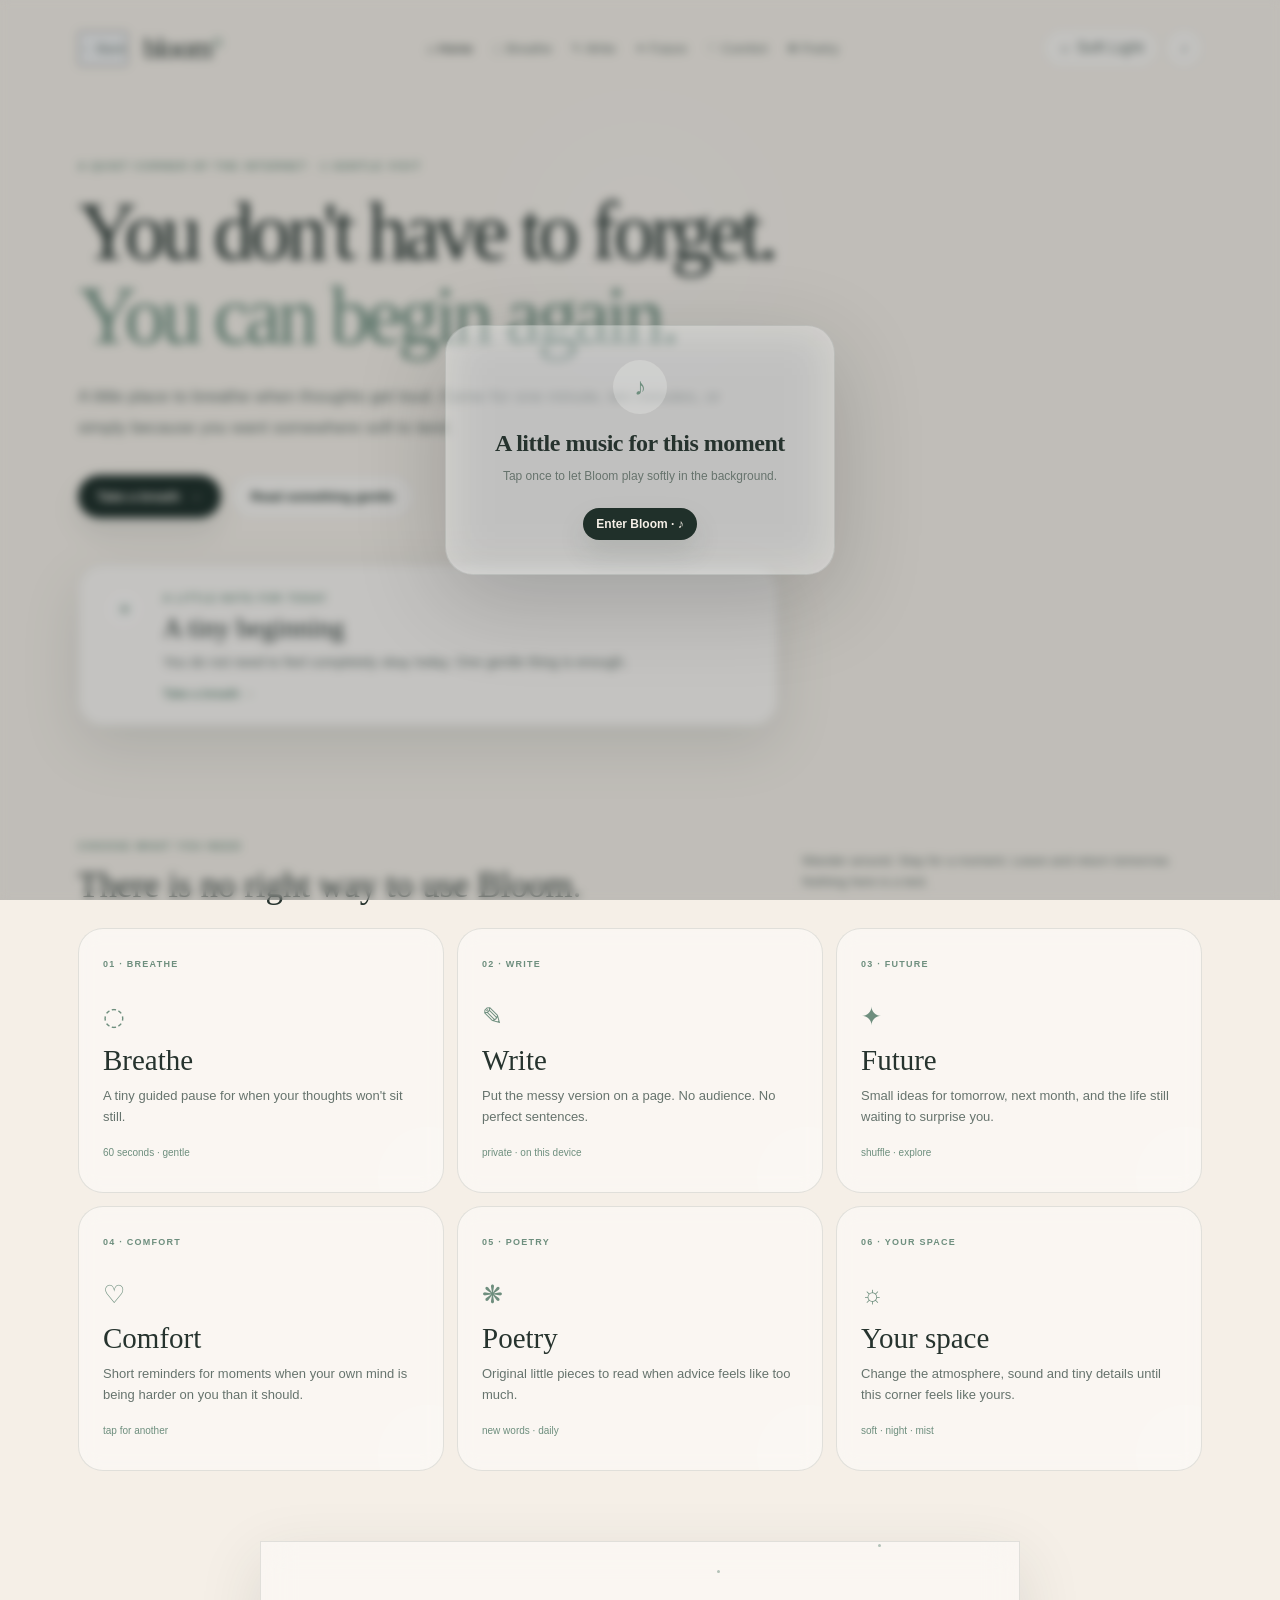
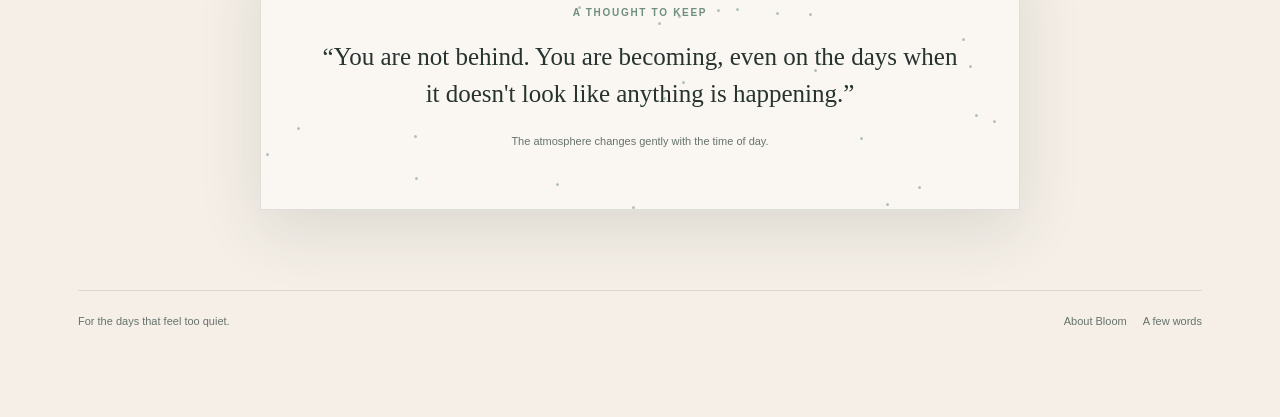
==== commit e36efba3: "Add files via upload" ====
--- a/index.html
+++ b/index.html
@@ -7,5 +7,6 @@
 <link rel="stylesheet" href="style.css">
 </head>
 <body><div id="app"><div class="boot">bloom<span>°</span><small>opening a softer space…</small></div></div>
+<noscript><style>#app>.boot{display:none}.noscript{display:grid;place-content:center;min-height:100vh;padding:30px;text-align:center;font-family:Arial,sans-serif}</style><div class="noscript"><h1>Bloom needs JavaScript</h1><p>Please enable JavaScript in your browser to open this experience.</p></div></noscript>
 <script src="app.js"></script>
 </body></html>
--- a/style.css
+++ b/style.css
@@ -5,3 +5,11 @@
 .site,.ambient-layer{position:relative;z-index:2}.ambient-layer{z-index:0}.nav,.site{isolation:isolate}
 @media(max-width:850px){.cursor-glow{display:none}.navlinks{display:none!important}.menu{display:block!important}}
 @media(min-width:851px){.menu{display:none!important}}
+
+.music-gate{position:fixed;inset:0;display:grid;place-items:center;background:rgba(8,16,22,.22);backdrop-filter:blur(5px);opacity:0;visibility:hidden;pointer-events:none;transition:.35s ease;z-index:300;padding:20px}
+.music-gate.show{opacity:1;visibility:visible;pointer-events:auto}
+.music-gate-card{width:min(390px,100%);padding:34px 28px;text-align:center;border:1px solid var(--border);border-radius:28px;background:color-mix(in srgb,var(--card) 88%,transparent);box-shadow:0 25px 90px rgba(0,0,0,.18);backdrop-filter:blur(24px)}
+.music-glyph{display:grid;place-items:center;width:54px;height:54px;margin:0 auto 16px;border-radius:50%;background:rgba(255,255,255,.22);font-size:24px;color:var(--accent)}
+.music-gate-card b{display:block;font:600 24px Georgia,serif;letter-spacing:-.02em}
+.music-gate-card small{display:block;margin:10px auto 22px;max-width:290px;color:var(--muted);line-height:1.6;font-size:12px}
+@media(max-width:620px){.music-gate-card{padding:30px 22px;border-radius:24px}.music-gate-card b{font-size:21px}}
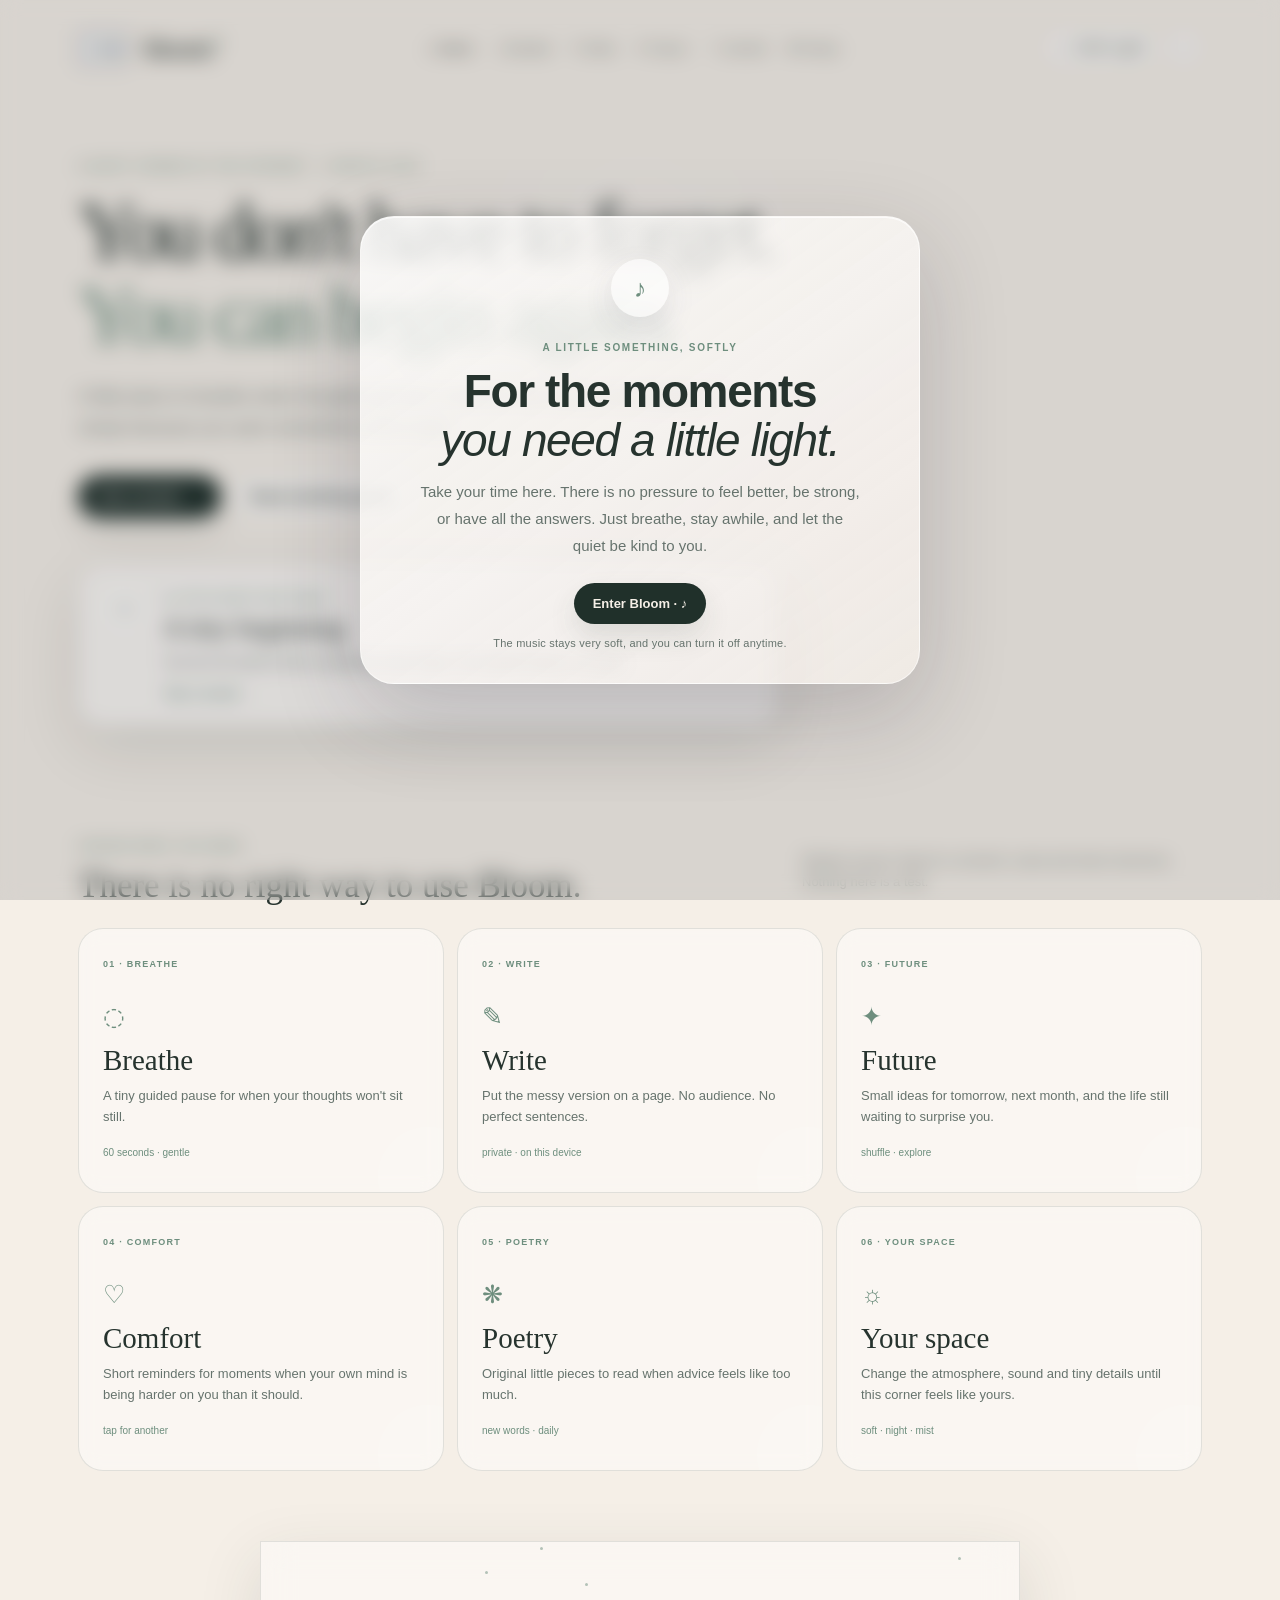
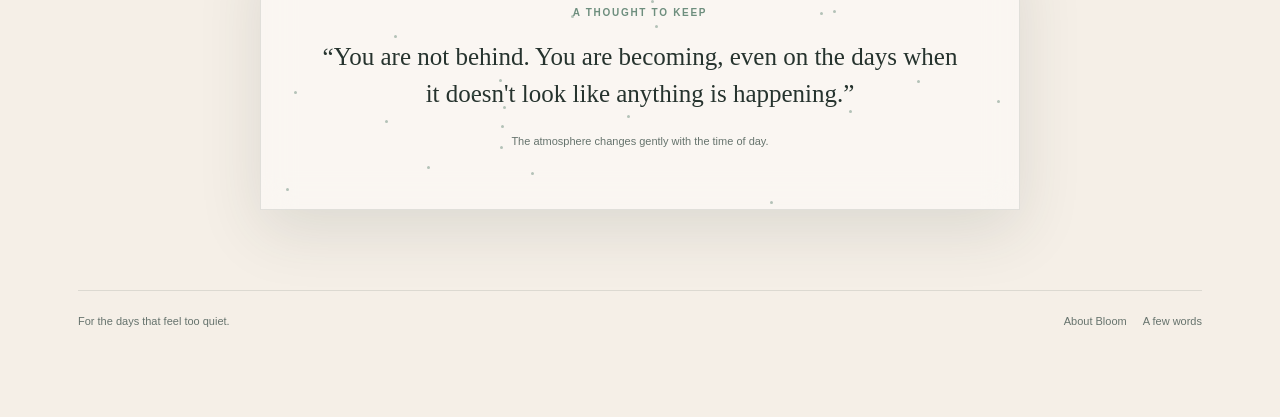
==== commit c4cf47bd: "Add files via upload" ====
--- a/index.html
+++ b/index.html
@@ -7,6 +7,5 @@
 <link rel="stylesheet" href="style.css">
 </head>
 <body><div id="app"><div class="boot">bloom<span>°</span><small>opening a softer space…</small></div></div>
-<noscript><style>#app>.boot{display:none}.noscript{display:grid;place-content:center;min-height:100vh;padding:30px;text-align:center;font-family:Arial,sans-serif}</style><div class="noscript"><h1>Bloom needs JavaScript</h1><p>Please enable JavaScript in your browser to open this experience.</p></div></noscript>
 <script src="app.js"></script>
 </body></html>
--- a/style.css
+++ b/style.css
@@ -6,10 +6,14 @@
 @media(max-width:850px){.cursor-glow{display:none}.navlinks{display:none!important}.menu{display:block!important}}
 @media(min-width:851px){.menu{display:none!important}}
 
-.music-gate{position:fixed;inset:0;display:grid;place-items:center;background:rgba(8,16,22,.22);backdrop-filter:blur(5px);opacity:0;visibility:hidden;pointer-events:none;transition:.35s ease;z-index:300;padding:20px}
-.music-gate.show{opacity:1;visibility:visible;pointer-events:auto}
-.music-gate-card{width:min(390px,100%);padding:34px 28px;text-align:center;border:1px solid var(--border);border-radius:28px;background:color-mix(in srgb,var(--card) 88%,transparent);box-shadow:0 25px 90px rgba(0,0,0,.18);backdrop-filter:blur(24px)}
-.music-glyph{display:grid;place-items:center;width:54px;height:54px;margin:0 auto 16px;border-radius:50%;background:rgba(255,255,255,.22);font-size:24px;color:var(--accent)}
-.music-gate-card b{display:block;font:600 24px Georgia,serif;letter-spacing:-.02em}
-.music-gate-card small{display:block;margin:10px auto 22px;max-width:290px;color:var(--muted);line-height:1.6;font-size:12px}
-@media(max-width:620px){.music-gate-card{padding:30px 22px;border-radius:24px}.music-gate-card b{font-size:21px}}
+/* One-time music welcome */
+.music-welcome{position:fixed;inset:0;z-index:500;display:grid;place-items:center;padding:22px;background:rgba(14,20,32,.12);backdrop-filter:blur(10px);-webkit-backdrop-filter:blur(10px);opacity:0;visibility:hidden;pointer-events:none;transition:opacity .55s ease,visibility .55s ease}
+.music-welcome.show{opacity:1;visibility:visible;pointer-events:auto}
+.music-welcome-card{width:min(560px,calc(100vw - 32px));padding:42px 42px 34px;border:1px solid rgba(255,255,255,.55);border-radius:34px;text-align:center;background:linear-gradient(145deg,rgba(255,255,255,.82),rgba(250,244,238,.68));box-shadow:0 30px 90px rgba(50,45,60,.20),inset 0 1px 0 rgba(255,255,255,.7);transform:translateY(18px) scale(.97);transition:transform .7s cubic-bezier(.2,.8,.2,1)}
+.music-welcome.show .music-welcome-card{transform:translateY(0) scale(1)}
+.music-welcome-symbol{width:58px;height:58px;margin:0 auto 20px;border-radius:50%;display:grid;place-items:center;font-size:25px;color:var(--accent);background:rgba(255,255,255,.58);box-shadow:0 10px 30px rgba(70,70,100,.10)}
+.music-welcome-card h2{margin:12px 0 14px;font-family:var(--serif);font-size:clamp(30px,5vw,46px);line-height:1.05;letter-spacing:-.03em}
+.music-welcome-card h2 span{font-style:italic;font-weight:500}
+.music-welcome-card p{max-width:440px;margin:0 auto 24px;color:var(--muted);font-size:15px;line-height:1.8}
+.music-welcome-card small{display:block;margin-top:13px;color:var(--muted);font-size:11px;letter-spacing:.02em}
+@media(max-width:600px){.music-welcome{padding:16px}.music-welcome-card{padding:34px 24px 27px;border-radius:28px}.music-welcome-card h2{font-size:32px}.music-welcome-card p{font-size:14px;line-height:1.7}}
